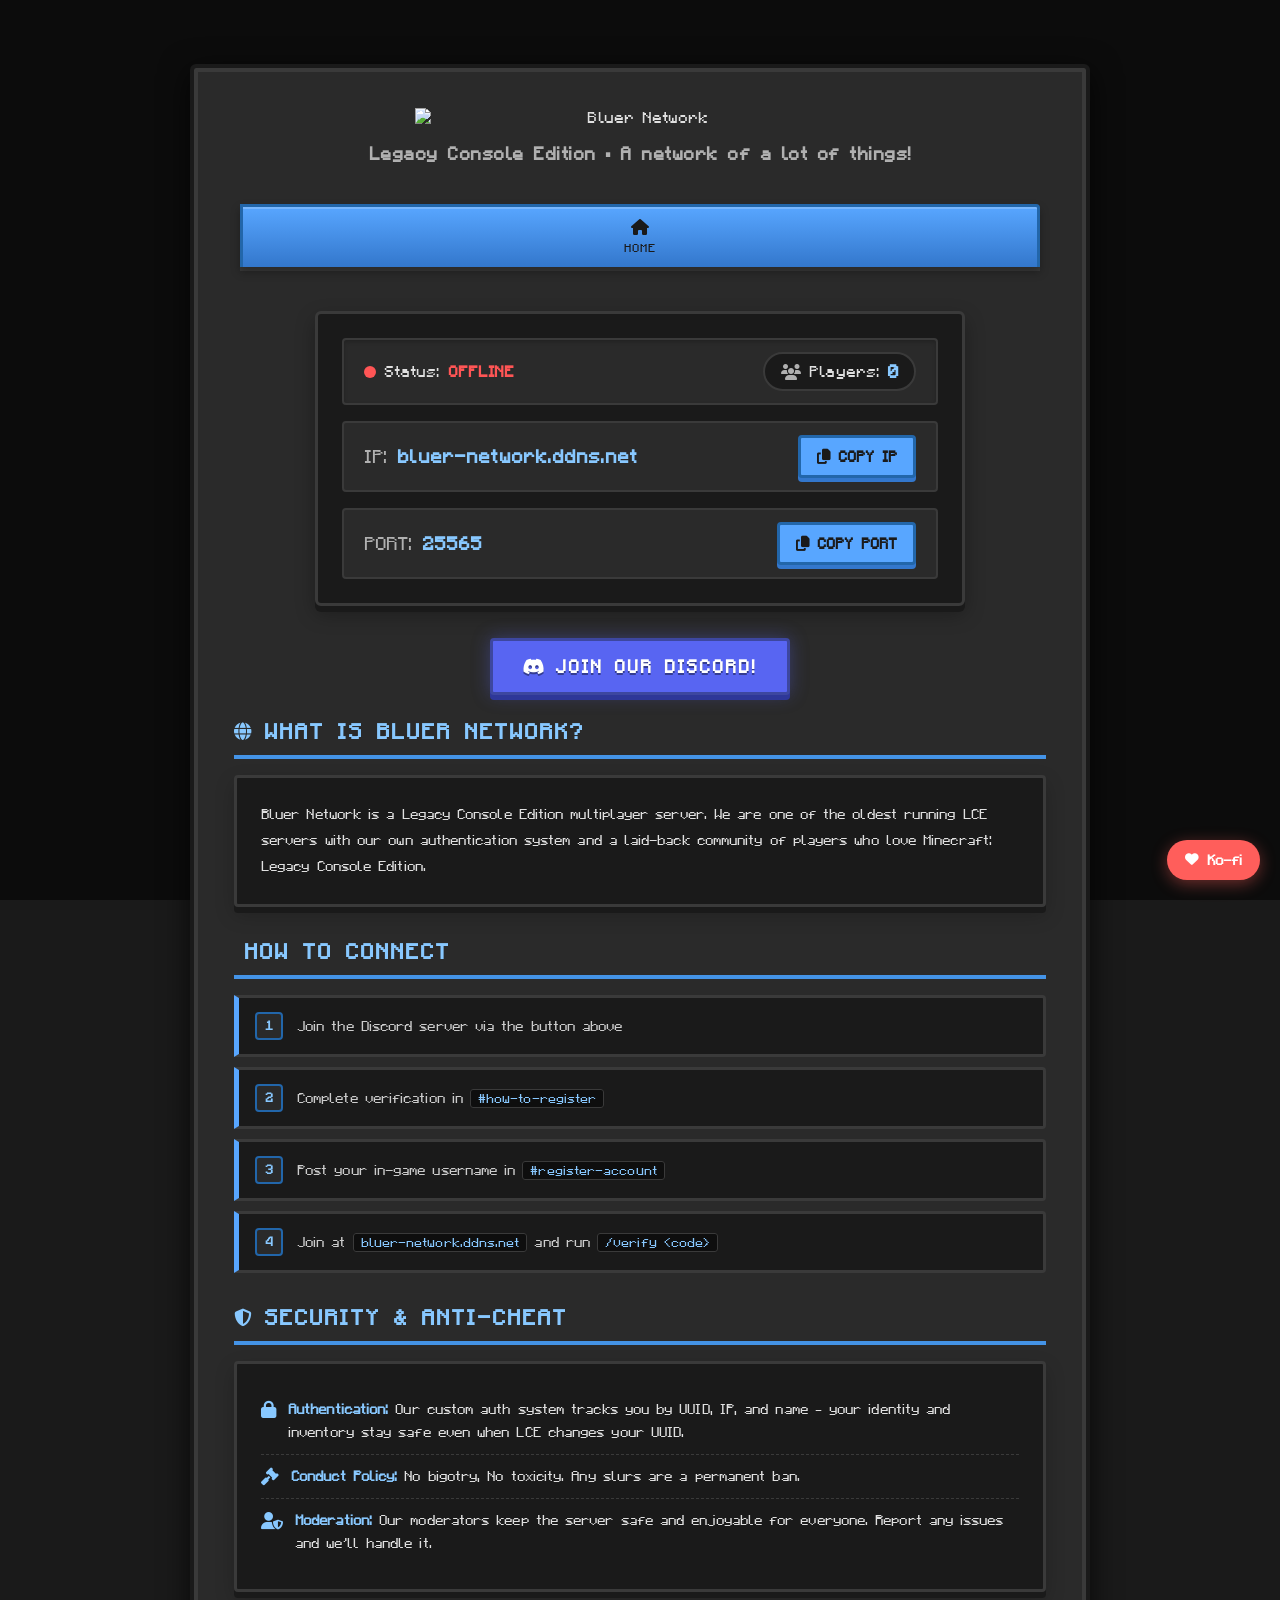
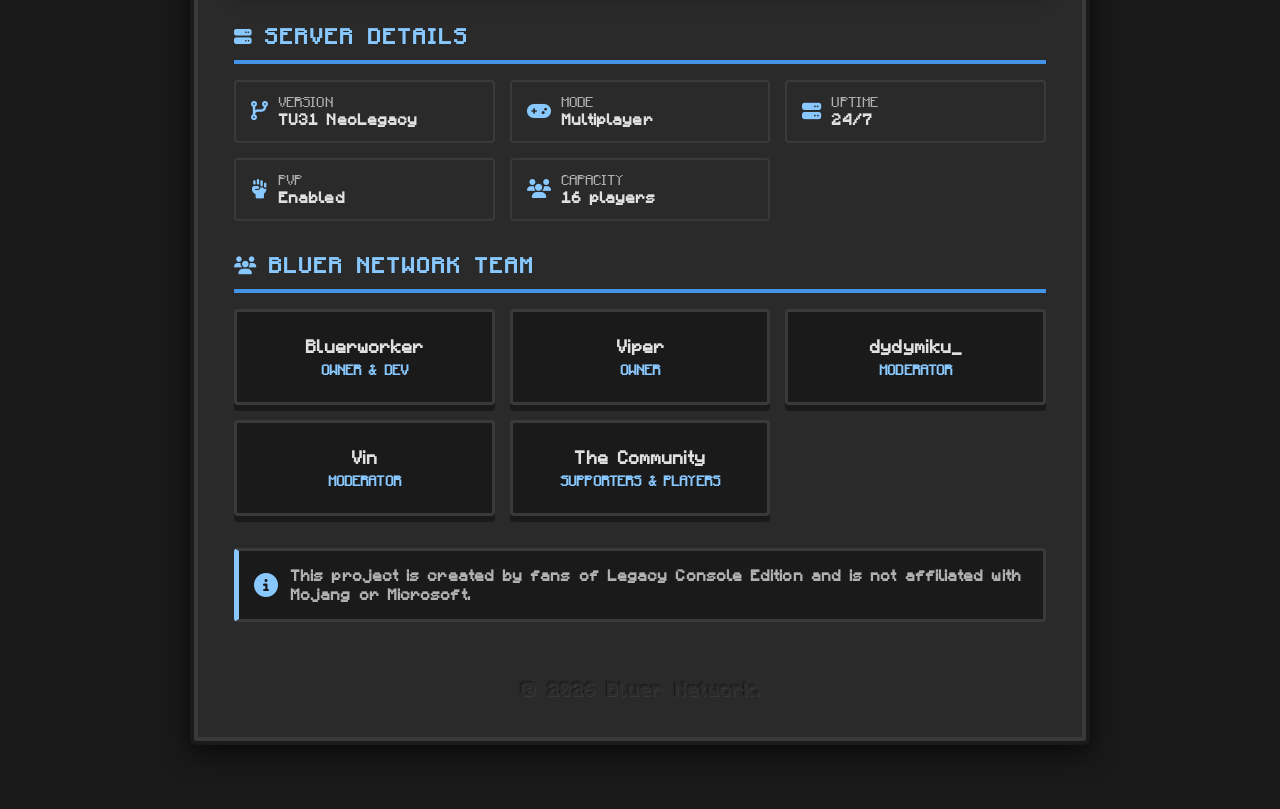
==== index.html @ 9c7c76de "Add files via upload" ====
<!DOCTYPE html>
<html lang="en">
<head>
  <meta charset="UTF-8" />
  <meta name="viewport" content="width=device-width, initial-scale=1.0, maximum-scale=1.0, user-scalable=no" />
  <title>Bluer Network</title>
  <link href="https://cdnjs.cloudflare.com/ajax/libs/font-awesome/6.7.2/css/all.min.css" rel="stylesheet" />
  <style>
    @font-face {
      font-family: 'Minecraft';
      src: url('assets/Minecraftia.ttf') format('truetype');
      font-weight: 400; font-style: normal;
    }

    :root {
      --bg-dark: #1a1a1a;
      --bg-panel: #2a2a2a;
      --border-color: #3a3a3a;
      --text-main: #e0e0e0;
      --text-muted: #b0b0b0;
      --accent: #58a6ff;
      --accent-hover: #4493e6;
      --accent-light: #88c8ff;
      --accent-dark: #3377cc;
      --accent-border: #2266aa;
      --success: #55ff55;
      --danger: #ff5555;
      --discord: #5865F2;
      --discord-hover: #4752c4;
      --discord-border: #3d47a0;
      --font-mc: 'Minecraft', 'Courier New', monospace;
    }

    *, *::before, *::after { margin: 0; padding: 0; box-sizing: border-box; }

    ::-webkit-scrollbar { width: 12px; }
    ::-webkit-scrollbar-track { background: var(--bg-dark); border-left: 2px solid var(--border-color); }
    ::-webkit-scrollbar-thumb { background: linear-gradient(180deg, var(--accent) 0%, var(--accent-dark) 100%); border: 2px solid var(--accent-border); }

    body {
      font-family: var(--font-mc);
      min-height: 100vh;
      display: flex; justify-content: center; align-items: flex-start;
      padding: 4rem 1rem;
      background: var(--bg-dark);
      color: var(--text-main);
      -webkit-font-smoothing: none;
      letter-spacing: 0.005em;
    }

    body::before {
      content: ''; position: fixed; inset: 0;
      background: rgba(0,0,0,0.55);
      pointer-events: none; z-index: 0;
    }

    .container, .tab-content, .section, h1, h2, h3, h4, .nav-tab, img {
      image-rendering: pixelated;
    }

    .container {
      background: var(--bg-panel);
      border: 4px solid var(--bg-dark);
      box-shadow: 0 8px 30px rgba(0,0,0,0.7), inset 0 0 0 4px var(--border-color);
      border-radius: 6px;
      width: 100%; max-width: 900px; margin: 0 auto;
      padding: 2.5rem; position: relative; z-index: 1;
      display: flex; flex-direction: column; gap: 1.5rem;
    }

    /* ── Header ── */
    .header-banner {
      display: flex; flex-direction: column; align-items: center;
      text-align: center; gap: 1rem; margin-bottom: 1rem;
    }
    .header-banner h1 {
      font-size: clamp(28px, 6vw, 42px); color: var(--accent-light);
      text-shadow: 3px 3px 0 var(--bg-dark), 0 0 12px rgba(85,255,181,0.3);
      letter-spacing: 3px;
    }
    .subtitle { color: var(--text-muted); font-size: 1.1rem; font-weight: 600; letter-spacing: 0.5px; }

    /* ── Load Bar ── */
    .page-load-bar {
      position: fixed; top: 0; left: 0; width: 0; height: 4px;
      background: linear-gradient(90deg, var(--accent-border), var(--accent), var(--accent-light));
      z-index: 99999; box-shadow: 0 0 8px var(--accent); transition: width 0.3s;
    }

    /* ── Tabs ── */
    .nav-tabs-wrapper { width: 100%; max-width: 800px; margin: 0 auto 1rem; }
    .nav-tabs { display: flex; width: 100%; border-bottom: 4px solid var(--border-color); }
    .nav-tab {
      flex: 1; display: flex; flex-direction: column; align-items: center;
      justify-content: center; gap: 6px; padding: 12px 8px;
      background: var(--bg-dark); color: var(--text-main);
      border: 3px solid var(--border-color); border-bottom: none; border-right: none;
      cursor: pointer; font-family: var(--font-mc); font-size: 12px;
      text-transform: uppercase; letter-spacing: 1px; transition: all 0.2s;
      box-shadow: inset 0 -3px 0 rgba(0,0,0,0.2);
    }
    .nav-tab:first-child { border-radius: 4px 0 0 0; border-left: 3px solid var(--border-color); }
    .nav-tab:last-child { border-radius: 0 4px 0 0; border-right: 3px solid var(--border-color); }
    .nav-tab:hover { background: var(--bg-panel); }
    .nav-tab.active {
      background: linear-gradient(180deg, var(--accent) 0%, var(--accent-dark) 100%);
      color: var(--bg-dark); border-color: var(--accent-border);
      box-shadow: inset 0 2px 0 rgba(255,255,255,0.2), 0 5px 10px rgba(0,0,0,0.3);
    }
    .nav-tab i { font-size: 16px; }
    .tab-content { display: none; animation: fadeIn 0.3s ease-in; }
    .tab-content.active { display: block; }
    @keyframes fadeIn { from { opacity: 0; transform: translateY(10px); } to { opacity: 1; transform: translateY(0); } }

    /* ── Server IP Box ── */
    .server-ip-box {
      background: var(--bg-dark); border: 3px solid var(--border-color);
      border-radius: 6px; padding: 1.5rem; margin: 0 auto 2rem;
      max-width: 650px; width: 100%;
      display: flex; flex-direction: column; gap: 1rem;
      box-shadow: 0 6px 0 var(--bg-dark), 0 8px 20px rgba(0,0,0,0.3);
    }
    .server-status-banner {
      background: var(--bg-panel); border: 2px solid var(--border-color);
      padding: 12px 20px; border-radius: 4px;
      display: flex; justify-content: space-between; align-items: center;
      box-shadow: inset 0 2px 4px rgba(0,0,0,0.2);
    }
    .status-group { display: flex; align-items: center; gap: 8px; }
    .status-dot { width: 12px; height: 12px; border-radius: 50%; }
    .status-dot.online { background: var(--success); animation: pulse-green 2s infinite; }
    .status-dot.offline { background: var(--danger); animation: pulse-red 2s infinite; }
    @keyframes pulse-green { 0% { box-shadow: 0 0 0 0 rgba(85,255,85,0.7); } 70% { box-shadow: 0 0 0 10px rgba(85,255,85,0); } 100% { box-shadow: 0 0 0 0 rgba(85,255,85,0); } }
    @keyframes pulse-red { 0% { box-shadow: 0 0 0 0 rgba(255,85,85,0.7); } 70% { box-shadow: 0 0 0 10px rgba(255,85,85,0); } 100% { box-shadow: 0 0 0 0 rgba(255,85,85,0); } }
    .status-text-offline { color: var(--danger); text-transform: uppercase; font-weight: bold; }
    .status-text-online { color: var(--success); text-transform: uppercase; font-weight: bold; }
    .player-count-pill {
      display: flex; align-items: center; gap: 8px;
      background: var(--bg-dark); padding: 6px 16px; border-radius: 20px;
      border: 2px solid var(--border-color);
    }
    .player-count-value { color: var(--accent-light); font-size: 1.2rem; font-weight: bold; }
    .icon-muted { color: var(--text-muted); }

    .ip-info-row {
      display: flex; align-items: center; justify-content: space-between;
      background: var(--bg-panel); padding: 12px 20px; border-radius: 4px;
      border: 2px solid var(--border-color); gap: 15px;
    }
    .ip-line { font-size: 1.2rem; display: flex; align-items: center; gap: 10px; flex-wrap: wrap; }
    .ip-line .label { color: var(--text-muted); text-transform: uppercase; }
    .ip-line .value { color: var(--accent-light); font-weight: bold; letter-spacing: 1px; }

    /* ── Buttons ── */
    .btn {
      display: inline-flex; align-items: center; justify-content: center; gap: 8px;
      padding: 10px 16px; font-family: var(--font-mc); font-size: 0.95rem;
      cursor: pointer; text-transform: uppercase; border-radius: 4px;
      transition: all 0.15s; text-decoration: none; border: 3px solid transparent; font-weight: bold;
    }
    .btn-copy {
      background: var(--accent); color: var(--bg-dark); border-color: var(--accent-border);
      box-shadow: 0 4px 0 var(--accent-dark); flex-shrink: 0;
    }
    .btn-copy:hover { background: var(--accent-hover); transform: translateY(-2px); box-shadow: 0 6px 0 var(--accent-dark); }
    .btn-copy:active { transform: translateY(2px); box-shadow: 0 2px 0 var(--accent-dark); }
    .btn-discord {
      background: var(--discord); color: white; border-color: var(--discord-border);
      padding: 15px 30px; font-size: 1.1rem;
      box-shadow: 0 5px 0 #2e3799, 0 0 18px rgba(88,101,242,0.35);
      letter-spacing: 2px; text-shadow: 0 2px 0 rgba(0,0,0,0.4);
    }
    .btn-discord:hover { background: var(--discord-hover); transform: translateY(-2px); box-shadow: 0 7px 0 #3d47a0; text-decoration: none; }
    .btn-discord:active { transform: translateY(3px); box-shadow: 0 2px 0 #3d47a0; }

    .discord-banner { text-align: center; margin: 1rem 0 1.5rem; }

    /* ── Sections ── */
    .section { margin-bottom: 2rem; }
    .section-title {
      font-size: 1.4rem; color: var(--accent-light); font-weight: 800;
      margin-bottom: 1rem; padding-bottom: 10px; border-bottom: 4px solid var(--accent-hover);
      text-transform: uppercase; letter-spacing: 2px;
      display: flex; align-items: center; gap: 10px;
    }
    .section-title i { font-size: 1.1rem; }

    .info-card {
      background: var(--bg-dark); padding: 1.5rem; border-radius: 4px;
      border: 3px solid var(--border-color);
      box-shadow: 0 6px 0 var(--bg-dark), 0 8px 20px rgba(0,0,0,0.2);
      line-height: 1.8; font-size: 0.9rem;
    }

    /* ── Feature List ── */
    .feature-list { list-style: none; }
    .feature-list li {
      display: flex; align-items: flex-start; gap: 12px;
      padding: 10px 0; border-bottom: 1px dashed var(--border-color); line-height: 1.6;
    }
    .feature-list li:last-child { border-bottom: none; }
    .feature-list i { color: var(--accent-light); font-size: 1.1rem; margin-top: 3px; flex-shrink: 0; }
    .feature-list strong { color: var(--accent-light); }
    .feature-highlight {
      background: rgba(85,255,181,0.15); padding: 2px 6px; border-radius: 3px; font-weight: 700;
    }

    /* ── Server Details ── */
    .server-details-grid {
      display: grid; grid-template-columns: repeat(auto-fit, minmax(200px, 1fr)); gap: 15px;
    }
    .server-detail-item {
      display: flex; align-items: center; gap: 10px;
      padding: 12px 15px; background: var(--bg-panel);
      border: 2px solid var(--border-color); border-radius: 4px;
    }
    .server-detail-item i { color: var(--accent-light); font-size: 1.2rem; }
    .server-detail-item .detail-label { color: var(--text-muted); font-size: 0.85rem; text-transform: uppercase; }
    .server-detail-item .detail-value { color: var(--text-main); font-weight: 700; }

    /* ── Steps ── */
    .steps { display: flex; flex-direction: column; gap: 10px; }
    .step {
      display: flex; align-items: center; gap: 14px;
      padding: 14px 16px; background: var(--bg-dark);
      border: 3px solid var(--border-color); border-left: 5px solid var(--accent);
      border-radius: 0 4px 4px 0; font-size: 0.9rem; color: #ccc;
    }
    .step-num {
      width: 28px; height: 28px; border-radius: 4px;
      background: var(--bg-panel); border: 2px solid var(--accent-border);
      display: flex; align-items: center; justify-content: center;
      font-size: 0.8rem; font-weight: 700; color: var(--accent-light); flex-shrink: 0;
    }
    .mc-code {
      background: rgba(0,0,0,0.45); border: 1px solid var(--border-color);
      padding: 1px 7px; border-radius: 3px;
      font-family: var(--font-mc); font-size: 0.8rem; color: var(--accent-light);
    }

    /* ── Info Note ── */
    .info-note {
      display: flex; align-items: center; gap: 12px;
      padding: 15px; background: var(--bg-dark);
      border-left: 5px solid var(--accent-light);
      border-top: 3px solid var(--border-color);
      border-right: 3px solid var(--border-color);
      border-bottom: 3px solid var(--border-color);
      border-radius: 4px; margin-top: 1rem;
    }
    .info-note i { color: var(--accent-light); font-size: 1.5rem; }
    .info-note span { font-weight: 700; color: var(--text-muted); }

    /* ── Team ── */
    .authors {
      display: grid; grid-template-columns: repeat(auto-fit, minmax(200px, 1fr)); gap: 15px;
    }
    .author-card {
      background: var(--bg-dark); padding: 1.5rem; border-radius: 4px;
      text-align: center; border: 3px solid var(--border-color);
      box-shadow: 0 6px 0 var(--bg-dark); transition: transform 0.2s;
    }
    .author-card:hover { transform: translateY(-4px); box-shadow: 0 10px 0 var(--bg-dark); }
    .author-name { font-size: 1.1rem; font-weight: 700; margin-bottom: 5px; }
    .author-role { font-size: 0.9rem; color: var(--accent-light); font-weight: 600; text-transform: uppercase; }

    /* ── Partners ── */
    .partners {
      display: flex; gap: 12px; justify-content: center; align-items: center; flex-wrap: wrap;
    }
    .partner-pill {
      display: flex; align-items: center; gap: 8px;
      background: var(--bg-dark); padding: 10px 18px; border-radius: 20px;
      border: 3px solid var(--border-color); font-size: 0.9rem; font-weight: 600;
      color: var(--text-main); text-decoration: none; transition: all 0.2s;
    }
    .partner-pill:hover { border-color: var(--accent); text-decoration: none; color: var(--text-main); }
    .partner-pill i { font-size: 0.9rem; }

    /* ── Servers Tab ── */
    .server-card {
      display: flex; align-items: center; justify-content: space-between;
      background: var(--bg-dark); padding: 16px 20px; border-radius: 4px;
      border: 3px solid var(--border-color); margin-bottom: 12px;
      box-shadow: 0 4px 0 var(--bg-dark); transition: transform 0.2s;
    }
    .server-card:hover { transform: translateY(-2px); }
    .server-name { font-weight: 700; font-size: 1.1rem; }
    .server-ip { font-size: 0.85rem; color: var(--accent-light); margin-top: 3px; letter-spacing: 0.5px; }
    .server-status { font-size: 0.85rem; font-weight: 700; text-transform: uppercase; display: flex; align-items: center; gap: 8px; }
    .server-status .dot { width: 10px; height: 10px; border-radius: 50%; }

    /* ── Gallery ── */
    .gal-grid { display: grid; grid-template-columns: repeat(auto-fill, minmax(240px, 1fr)); gap: 20px; }
    .gal-card {
      background: var(--bg-dark); border: 3px solid var(--border-color); border-radius: 4px;
      overflow: hidden; cursor: pointer; transition: transform 0.2s;
    }
    .gal-card:hover { transform: translateY(-4px); }
    .gal-img { width: 100%; height: 180px; border-bottom: 3px solid var(--border-color); }
    .gal-cap { padding: 15px; }
    .gal-cap h3 { color: var(--accent-light); margin-bottom: 5px; font-size: 1.05rem; }
    .gal-cap p { font-size: 0.85rem; color: var(--text-main); }

    /* ── Lightbox ── */
    .lightbox {
      display: none; position: fixed; inset: 0;
      background: rgba(0,0,0,0.9); z-index: 99999;
      flex-direction: column; justify-content: center; align-items: center;
    }
    .lightbox.active { display: flex; }
    .lb-wrapper { position: relative; width: 100%; height: 100%; padding: 40px 60px; display: flex; flex-direction: column; align-items: center; justify-content: center; }
    .lb-img { max-width: 100%; max-height: 70vh; border: 4px solid var(--border-color); box-shadow: 0 0 30px rgba(85,255,181,0.2); border-radius: 4px; background: var(--bg-dark); }
    .lb-caption {
      margin-top: 15px; background: var(--bg-dark); border: 2px solid var(--border-color);
      border-radius: 6px; padding: 15px 20px; max-width: 800px; width: 100%; text-align: center;
    }
    .lb-caption h3 { color: var(--accent-light); margin-bottom: 5px; }
    .lb-counter {
      position: absolute; top: 20px; left: 20px; color: var(--text-muted); font-weight: bold;
      background: rgba(0,0,0,0.5); padding: 5px 12px; border-radius: 20px; border: 2px solid var(--border-color);
    }
    .lb-close {
      position: absolute; top: 15px; right: 25px; color: var(--text-muted);
      font-size: 45px; cursor: pointer; transition: color 0.2s, transform 0.2s;
    }
    .lb-close:hover { color: var(--danger); transform: scale(1.1); }
    .lb-nav {
      position: absolute; top: 50%; transform: translateY(-50%);
      color: var(--text-muted); font-size: 50px; cursor: pointer;
      padding: 20px; background: rgba(0,0,0,0.3); border-radius: 8px;
      transition: all 0.2s; border: none;
    }
    .lb-nav:hover { color: var(--accent); background: rgba(0,0,0,0.6); transform: translateY(-50%) scale(1.1); }
    .lb-prev { left: 15px; }
    .lb-next { right: 15px; }

    /* ── Ko-fi Float ── */
    .kofi-float {
      position: fixed; bottom: 20px; right: 20px; z-index: 200;
      display: flex; align-items: center; gap: 8px;
      background: #ff5e5b; color: #fff; padding: 12px 18px; border-radius: 24px;
      font-weight: 700; font-size: 0.85rem; cursor: pointer; font-family: var(--font-mc);
      box-shadow: 0 4px 16px rgba(255,94,91,0.4);
      transition: transform 0.2s; text-decoration: none; color: #fff;
    }
    .kofi-float:hover { transform: translateY(-2px); text-decoration: none; color: #fff; }

    /* ── Footer ── */
    footer { text-align: center; margin-top: 2rem; }
    footer span {
      font-size: 1.2rem; font-weight: 700; letter-spacing: 1px;
      color: var(--bg-panel);
      text-shadow: 1px 1px 1px var(--border-color), -1px -1px 1px var(--bg-dark), 0 0 1px rgba(0,0,0,0.5);
    }

    @media (max-width: 768px) {
      body { padding: 1rem 0.5rem; }
      .container { padding: 1.5rem; border-width: 3px; border-radius: 0; box-shadow: none; }
      .server-status-banner { flex-direction: column; gap: 12px; }
      .ip-info-row { flex-direction: column; text-align: center; gap: 12px; }
      .btn-copy { width: 100%; }
      .nav-tab { padding: 10px 4px; font-size: 10px; }
      .section-title { font-size: 1.2rem; }
      .btn-discord { width: 100%; font-size: 1rem; padding: 12px 20px; }
      .authors { grid-template-columns: 1fr; }
      .gal-grid { grid-template-columns: 1fr; }
      .lb-wrapper { padding: 60px 10px 20px; }
      .lb-nav { font-size: 35px; padding: 15px 10px; background: transparent; }
      .lb-prev { left: 0; } .lb-next { right: 0; }
    }
  </style>
</head>
<body>

  <div class="page-load-bar" id="load-bar"></div>

  <div class="container">

    <div class="header-banner">
      <img src="assets/banner.png" alt="Bluer Network" style="max-width:100%;width:450px;height:auto;" />
      <h1 style="display:none">Bluer Network</h1>
      <p class="subtitle">Legacy Console Edition &bull; A network of a lot of things!</p>
    </div>

    <div class="nav-tabs-wrapper">
      <div class="nav-tabs">
        <button class="nav-tab active" onclick="switchTab('home')">
          <i class="fas fa-home"></i><span>Home</span>
        </button>
      </div>
    </div>

    <!-- HOME TAB -->
    <div id="home-tab" class="tab-content active">

      <div class="server-ip-box">
        <div class="server-status-banner">
          <div class="status-group">
            <span class="status-dot online" id="s-dot"></span>
            <span>Status:</span>
            <span class="status-text-online" id="s-text">Online</span>
          </div>
          <div class="player-count-pill">
            <i class="fas fa-users icon-muted"></i>
            <span>Players:</span>
            <span class="player-count-value" id="s-count">-</span>
          </div>
        </div>
        <div class="ip-info-row">
          <div class="ip-line">
            <span class="label">IP:</span>
            <span class="value">bluer-network.ddns.net</span>
          </div>
          <button class="btn btn-copy" onclick="copyText('bluer-network.ddns.net', this)">
            <i class="fas fa-copy"></i> Copy IP
          </button>
        </div>
        <div class="ip-info-row">
          <div class="ip-line">
            <span class="label">Port:</span>
            <span class="value">25565</span>
          </div>
          <button class="btn btn-copy" onclick="copyText('25565', this)">
            <i class="fas fa-copy"></i> Copy Port
          </button>
        </div>
      </div>

      <div class="discord-banner">
        <a href="https://discord.gg/x4BuDfpgsE" target="_blank" class="btn btn-discord">
          <i class="fab fa-discord"></i>
          <span>Join our Discord!</span>
        </a>
      </div>

      <div class="section">
        <h2 class="section-title"><i class="fas fa-globe"></i> What is Bluer Network?</h2>
        <div class="info-card">
          <p>Bluer Network is a Legacy Console Edition multiplayer server. We are one of the oldest running LCE servers with our own authentication system and a laid-back community of players who love Minecraft: Legacy Console Edition.</p>
        </div>
      </div>

      <div class="section">
        <h2 class="section-title"><i classfas fa-play-circle"></i> How to Connect</h2>
        <div class="steps">
          <div class="step"><span class="step-num">1</span><span>Join the Discord server via the button above</span></div>
          <div class="step"><span class="step-num">2</span><span>Complete verification in <span class="mc-code">#how-to-register</span></span></div>
          <div class="step"><span class="step-num">3</span><span>Post your in-game username in <span class="mc-code">#register-account</span></span></div>
          <div class="step"><span class="step-num">4</span><span>Join at <span class="mc-code">bluer-network.ddns.net</span> and run <span class="mc-code">/verify &lt;code&gt;</span></span></div>
        </div>
      </div>

      <div class="section">
        <h2 class="section-title"><i class="fas fa-shield-alt"></i> Security & Anti-Cheat</h2>
        <div class="info-card">
          <ul class="feature-list">
            <li>
              <i class="fas fa-lock"></i>
              <span><strong>Authentication:</strong> Our custom auth system tracks you by UUID, IP, and name — your identity and inventory stay safe even when LCE changes your UUID.</span>
            </li>
            <li>
              <i class="fas fa-gavel"></i>
              <span><strong>Conduct Policy:</strong> No bigotry, No toxicity. Any slurs are a permanent ban.</span>
            </li>
            <li>
              <i class="fas fa-user-shield"></i>
              <span><strong>Moderation:</strong> Our moderators keep the server safe and enjoyable for everyone. Report any issues and we'll handle it.</span>
            </li>
          </ul>
        </div>
      </div>

      <div class="section">
        <h2 class="section-title"><i class="fas fa-server"></i> Server Details</h2>
        <div class="server-details-grid">
          <div class="server-detail-item">
            <i class="fas fa-code-branch"></i>
            <div>
              <div class="detail-label">Version</div>
              <div class="detail-value">TU31 NeoLegacy</div>
            </div>
          </div>
          <div class="server-detail-item">
            <i class="fas fa-gamepad"></i>
            <div>
              <div class="detail-label">Mode</div>
              <div class="detail-value">Multiplayer</div>
            </div>
          </div>
          <div class="server-detail-item">
            <i class="fas fa-server"></i>
            <div>
              <div class="detail-label">Uptime</div>
              <div class="detail-value">24/7</div>
            </div>
          </div>
          <div class="server-detail-item">
            <i class="fas fa-fist-raised"></i>
            <div>
              <div class="detail-label">PvP</div>
              <div class="detail-value">Enabled</div>
            </div>
          </div>
          <div class="server-detail-item">
            <i class="fas fa-users"></i>
            <div>
              <div class="detail-label">Capacity</div>
              <div class="detail-value">16 players</div>
            </div>
          </div>
        </div>
      </div>

      <div class="section">
        <h2 class="section-title"><i class="fas fa-users"></i> Bluer Network Team</h2>
        <div class="authors">
          <div class="author-card">
            <div class="author-name">Bluerworker</div>
            <div class="author-role">Owner & Dev</div>
          </div>
          <div class="author-card">
            <div class="author-name">Viper</div>
            <div class="author-role">Owner</div>
          </div>
          <div class="author-card">
            <div class="author-name">dydymiku_</div>
            <div class="author-role">Moderator</div>
          </div>
          <div class="author-card">
            <div class="author-name">Vin</div>
            <div class="author-role">Moderator</div>
          </div>
          <div class="author-card">
            <div class="author-name">The Community</div>
            <div class="author-role">Supporters & Players</div>
          </div>
        </div>
      </div>



      <div class="info-note">
        <i class="fas fa-info-circle"></i>
        <span>This project is created by fans of Legacy Console Edition and is not affiliated with Mojang or Microsoft.</span>
      </div>
    </div>

    <footer>
      <span>© 2026 Bluer Network.</span>
    </footer>
  </div>

  <a href="https://ko-fi.com/bluerworker" target="_blank" class="kofi-float">
    <i class="fas fa-heart"></i> Ko-fi
  </a>

  <script>
    // Load bar
    const bar = document.getElementById('load-bar');
    let w = 0;
    const iv = setInterval(() => {
      w += Math.random() * 15;
      if (w > 85) w = 85;
      bar.style.width = w + '%';
    }, 200);
    window.addEventListener('load', () => {
      clearInterval(iv);
      bar.style.width = '100%';
      setTimeout(() => { bar.style.opacity = '0'; }, 300);
      setTimeout(() => { bar.style.display = 'none'; }, 600);
    });

    // Tabs
    function switchTab(name) {
      document.querySelectorAll('.tab-content').forEach(t => t.classList.remove('active'));
      document.querySelectorAll('.nav-tab').forEach(t => t.classList.remove('active'));
      document.getElementById(name + '-tab').classList.add('active');
      event.target.closest('.nav-tab').classList.add('active');
    }

    // Copy
    function copyText(text, btn) {
      navigator.clipboard.writeText(text).then(() => {
        const orig = btn.innerHTML;
        btn.innerHTML = '<i class="fas fa-check"></i> Copied!';
        setTimeout(() => { btn.innerHTML = orig; }, 2000);
      }).catch(() => {
        const inp = document.createElement('input');
        inp.value = text;
        document.body.appendChild(inp);
        inp.select();
        document.execCommand('copy');
        document.body.removeChild(inp);
        btn.innerHTML = '<i class="fas fa-check"></i> Copied!';
        setTimeout(() => { btn.innerHTML = orig; }, 2000);
      });
    }

    // Status
    async function fetchStatus() {
      try {
        const res = await fetch('/api/players');
        const data = await res.json();
        const now = Math.floor(Date.now() / 1000);
        if (!data.time || (now - data.time) < 30) {
          document.getElementById('s-dot').className = 'status-dot online';
          document.getElementById('s-text').textContent = 'Online';
          document.getElementById('s-text').className = 'status-text-online';
          document.getElementById('s-count').textContent = data.count ?? 0;
        } else { throw new Error(); }
      } catch {
        document.getElementById('s-dot').className = 'status-dot offline';
        document.getElementById('s-text').textContent = 'Offline';
        document.getElementById('s-text').className = 'status-text-offline';
        document.getElementById('s-count').textContent = '0';
      }
    }
    fetchStatus();
    setInterval(fetchStatus, 15000);

  </script>

</body>
</html>
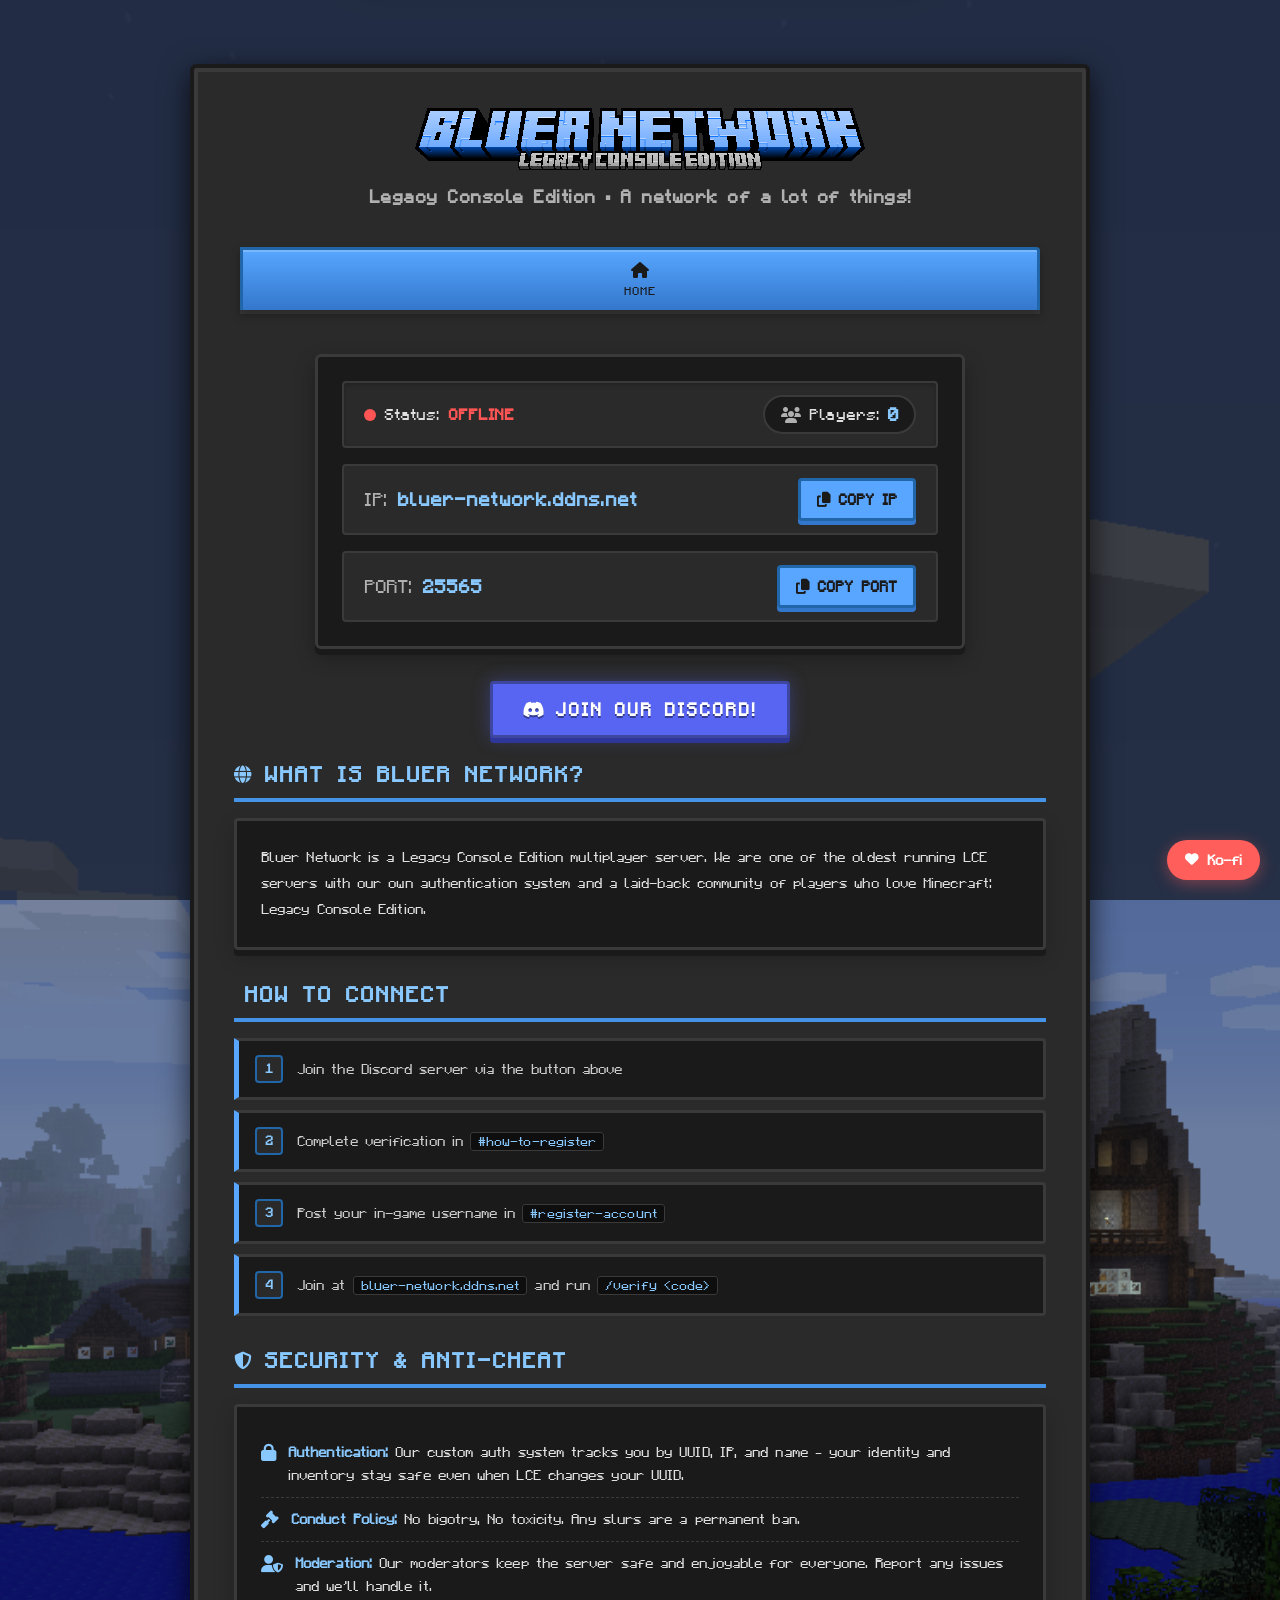
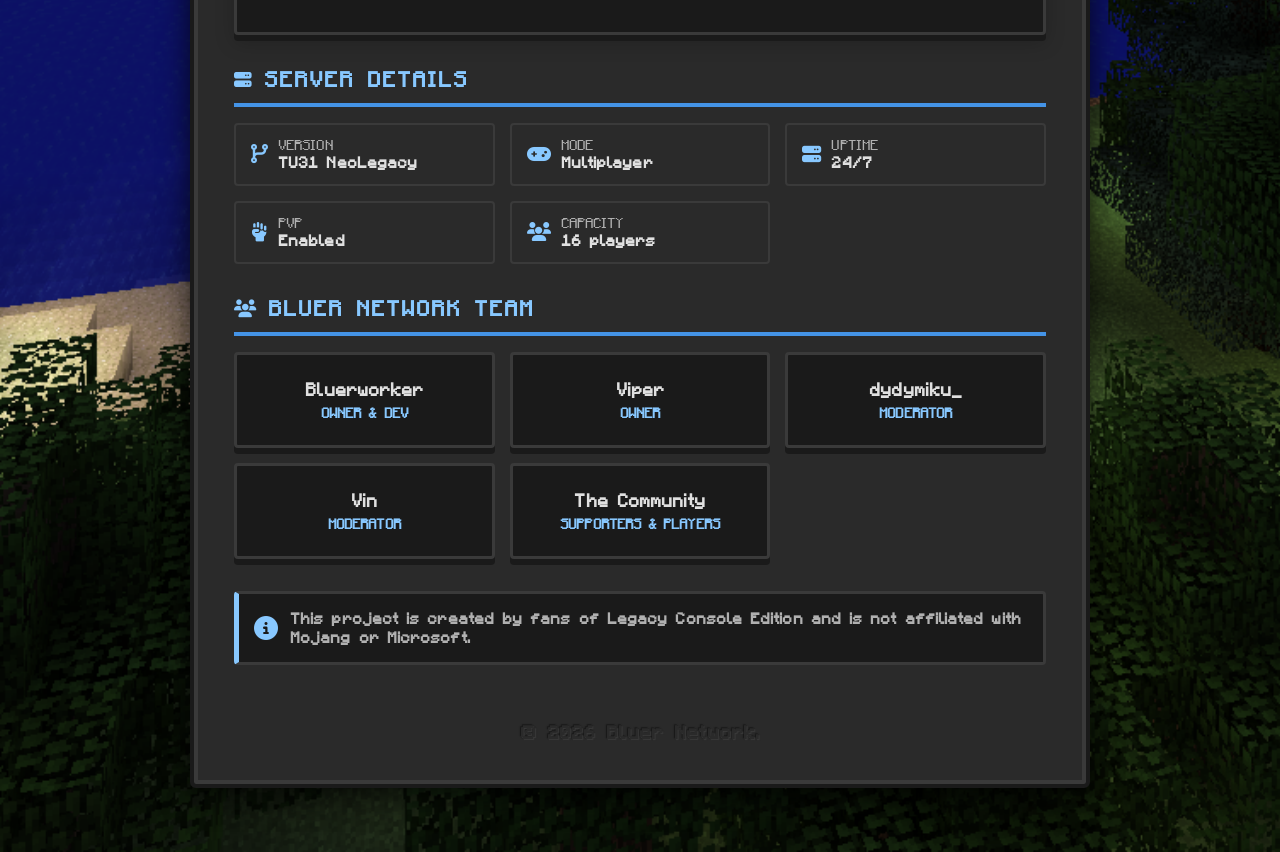
==== commit 9f61712d: "Add files via upload" ====
--- a/index.html
+++ b/index.html
@@ -42,7 +42,7 @@
       min-height: 100vh;
       display: flex; justify-content: center; align-items: flex-start;
       padding: 4rem 1rem;
-      background: var(--bg-dark);
+      background: url('assets/oldpage/background.png') center center / cover no-repeat var(--bg-dark);
       color: var(--text-main);
       -webkit-font-smoothing: none;
       letter-spacing: 0.005em;
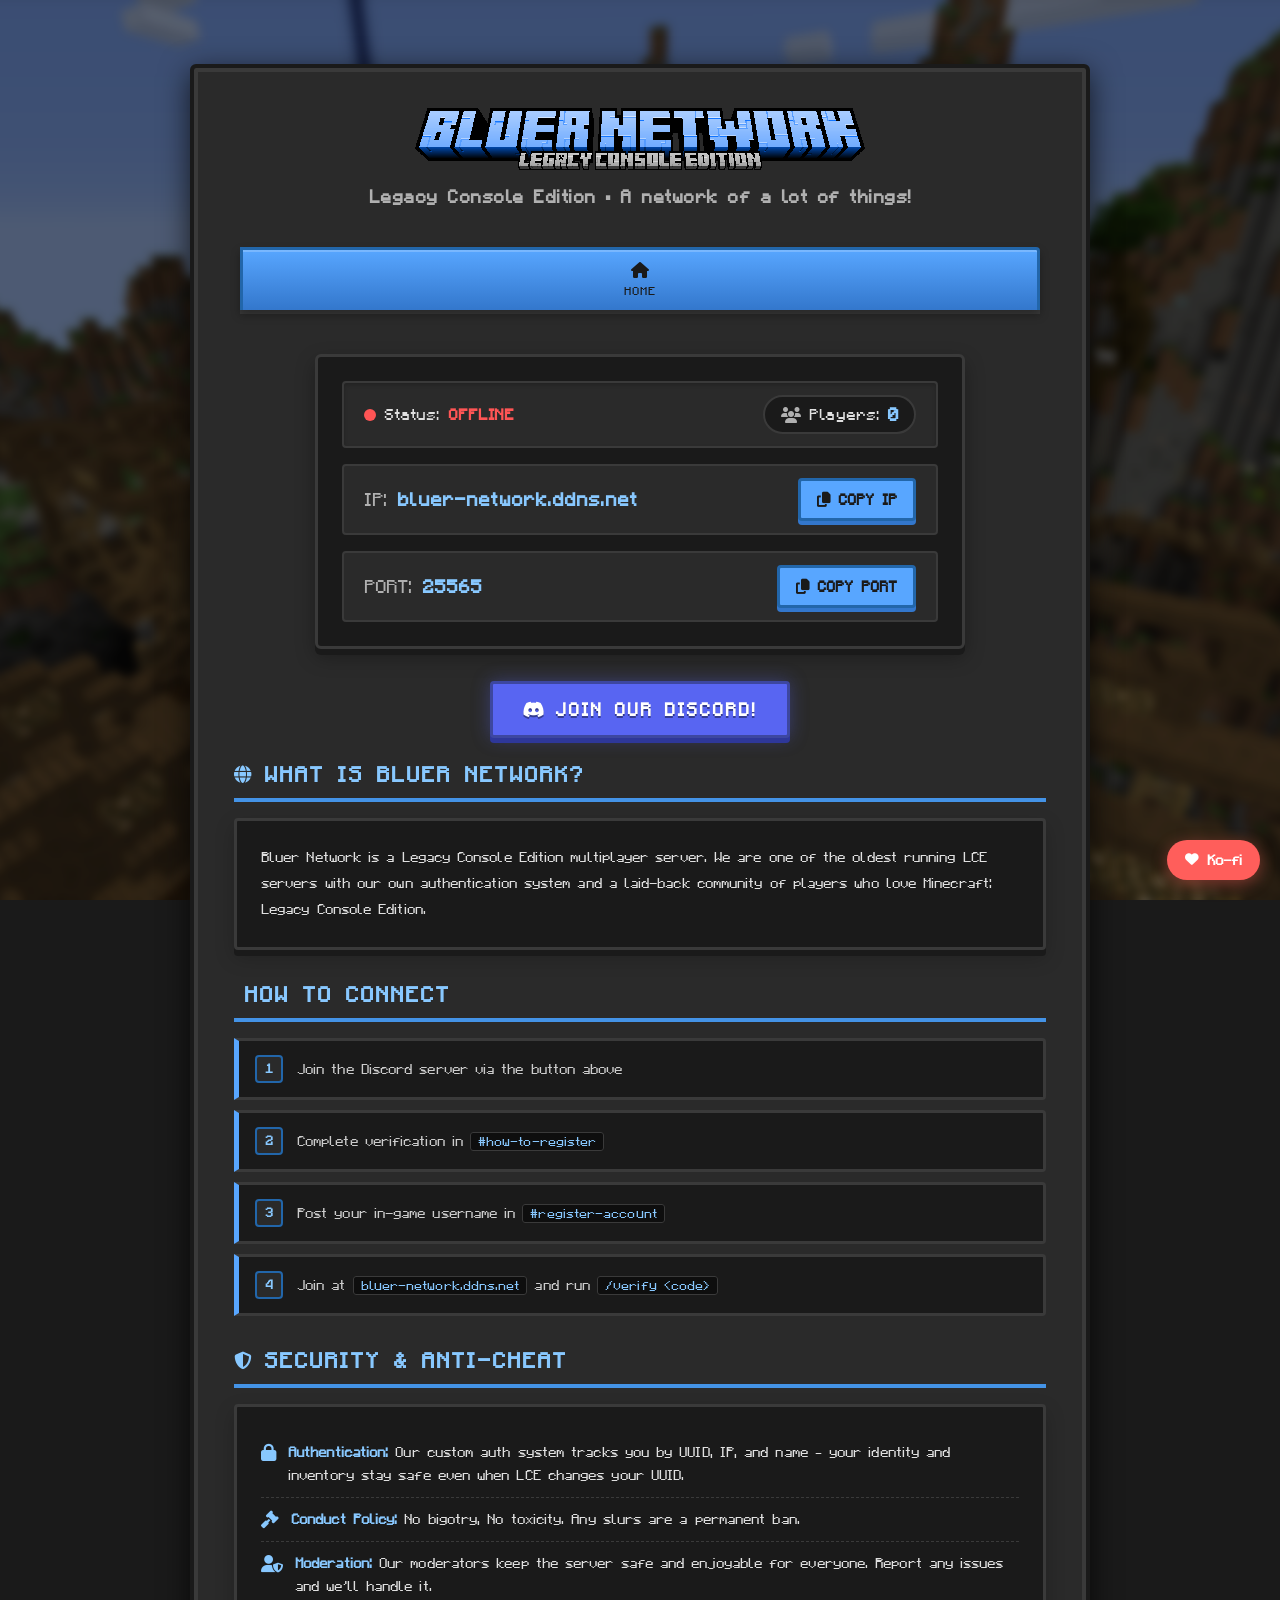
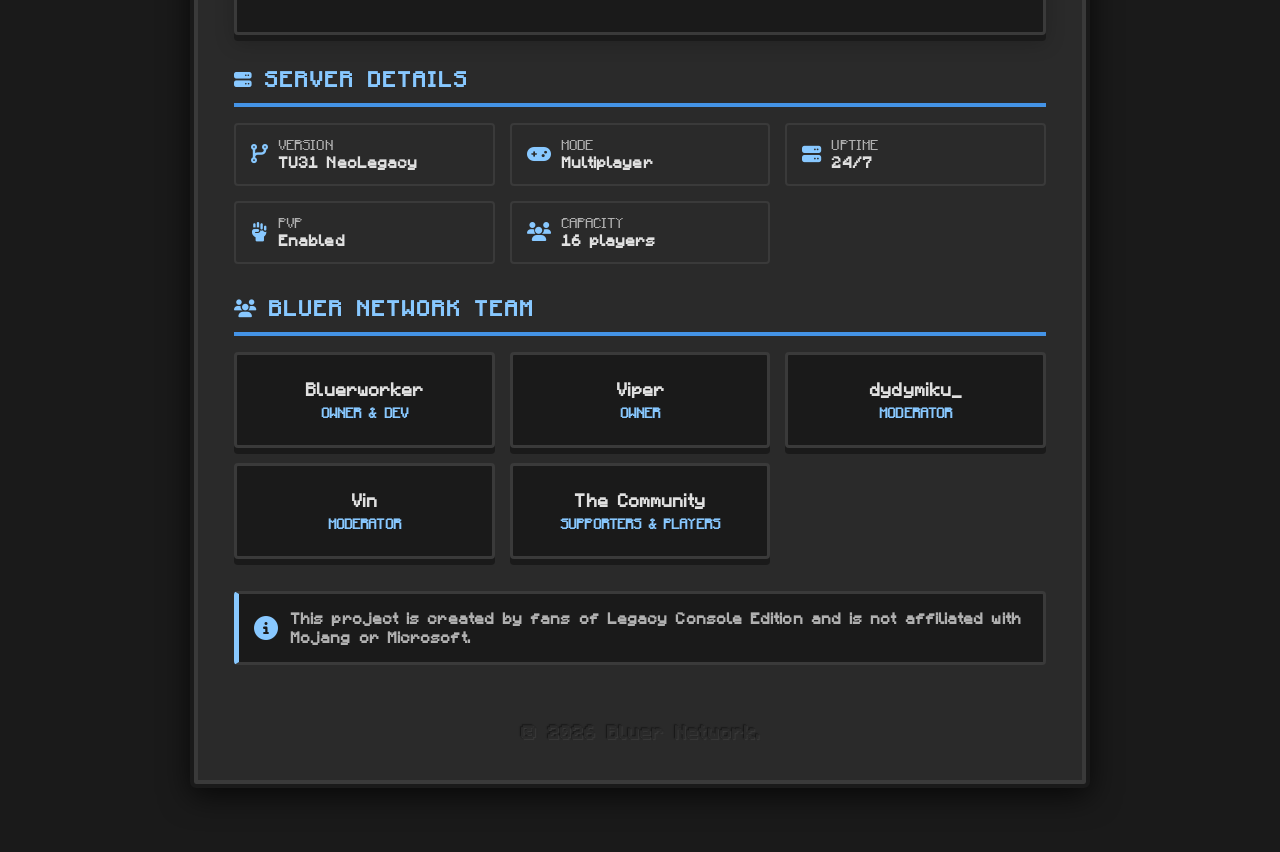
==== commit 1d11b1b3: "Add files via upload" ====
--- a/index.html
+++ b/index.html
@@ -42,7 +42,7 @@
       min-height: 100vh;
       display: flex; justify-content: center; align-items: flex-start;
       padding: 4rem 1rem;
-      background: url('assets/oldpage/background.png') center center / cover no-repeat var(--bg-dark);
+      background: url('assets/oldpage/background.png') center center / cover fixed no-repeat var(--bg-dark);
       color: var(--text-main);
       -webkit-font-smoothing: none;
       letter-spacing: 0.005em;
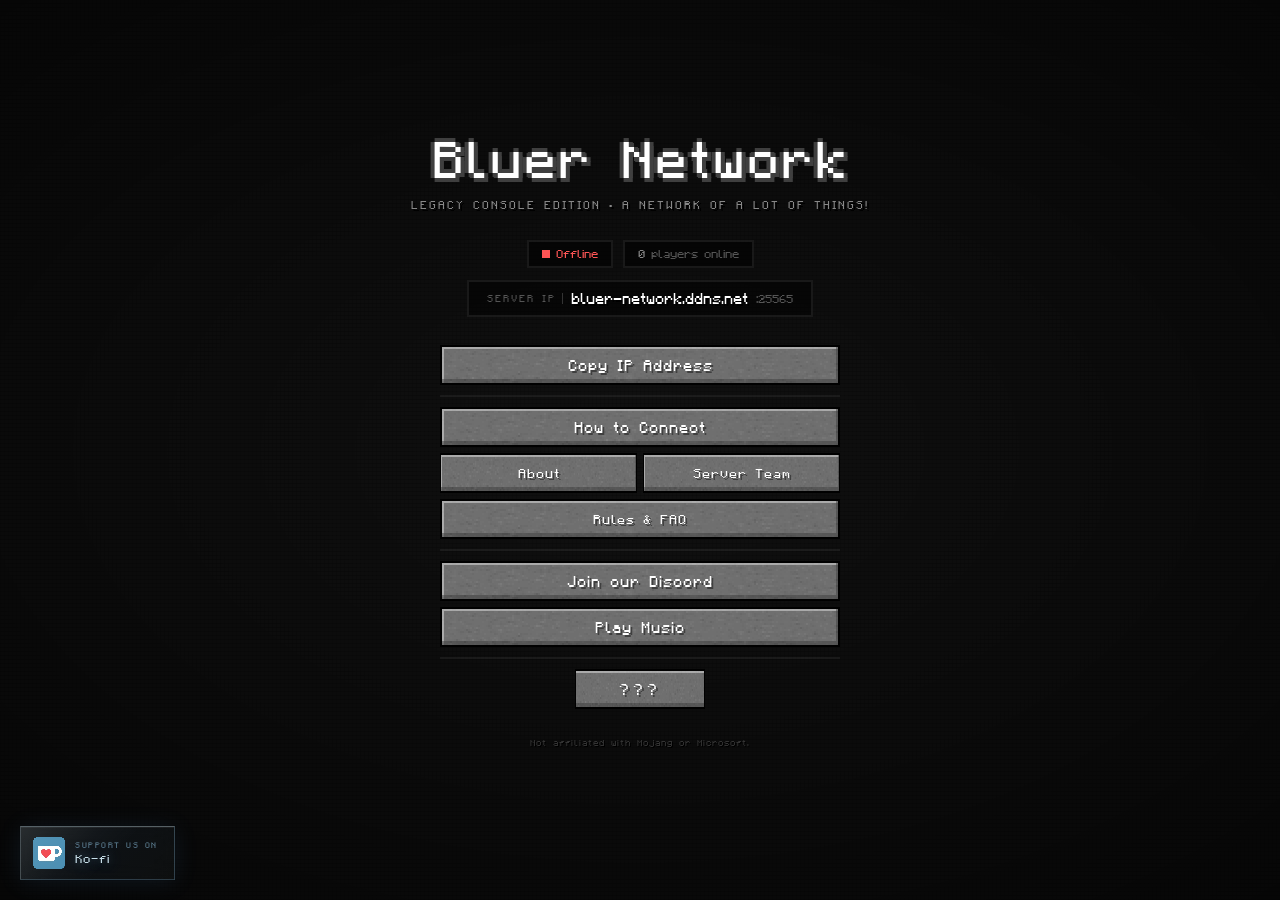
==== commit 53762524: "Add files via upload" ====
--- a/index.html
+++ b/index.html
@@ -3,623 +3,84 @@
 <head>
   <meta charset="UTF-8" />
   <meta name="viewport" content="width=device-width, initial-scale=1.0, maximum-scale=1.0, user-scalable=no" />
-  <title>Bluer Network</title>
-  <link href="https://cdnjs.cloudflare.com/ajax/libs/font-awesome/6.7.2/css/all.min.css" rel="stylesheet" />
-  <style>
-    @font-face {
-      font-family: 'Minecraft';
-      src: url('assets/Minecraftia.ttf') format('truetype');
-      font-weight: 400; font-style: normal;
-    }
-
-    :root {
-      --bg-dark: #1a1a1a;
-      --bg-panel: #2a2a2a;
-      --border-color: #3a3a3a;
-      --text-main: #e0e0e0;
-      --text-muted: #b0b0b0;
-      --accent: #58a6ff;
-      --accent-hover: #4493e6;
-      --accent-light: #88c8ff;
-      --accent-dark: #3377cc;
-      --accent-border: #2266aa;
-      --success: #55ff55;
-      --danger: #ff5555;
-      --discord: #5865F2;
-      --discord-hover: #4752c4;
-      --discord-border: #3d47a0;
-      --font-mc: 'Minecraft', 'Courier New', monospace;
-    }
-
-    *, *::before, *::after { margin: 0; padding: 0; box-sizing: border-box; }
-
-    ::-webkit-scrollbar { width: 12px; }
-    ::-webkit-scrollbar-track { background: var(--bg-dark); border-left: 2px solid var(--border-color); }
-    ::-webkit-scrollbar-thumb { background: linear-gradient(180deg, var(--accent) 0%, var(--accent-dark) 100%); border: 2px solid var(--accent-border); }
-
-    body {
-      font-family: var(--font-mc);
-      min-height: 100vh;
-      display: flex; justify-content: center; align-items: flex-start;
-      padding: 4rem 1rem;
-      background: url('assets/oldpage/background.png') center center / cover fixed no-repeat var(--bg-dark);
-      color: var(--text-main);
-      -webkit-font-smoothing: none;
-      letter-spacing: 0.005em;
-    }
-
-    body::before {
-      content: ''; position: fixed; inset: 0;
-      background: rgba(0,0,0,0.55);
-      pointer-events: none; z-index: 0;
-    }
-
-    .container, .tab-content, .section, h1, h2, h3, h4, .nav-tab, img {
-      image-rendering: pixelated;
-    }
-
-    .container {
-      background: var(--bg-panel);
-      border: 4px solid var(--bg-dark);
-      box-shadow: 0 8px 30px rgba(0,0,0,0.7), inset 0 0 0 4px var(--border-color);
-      border-radius: 6px;
-      width: 100%; max-width: 900px; margin: 0 auto;
-      padding: 2.5rem; position: relative; z-index: 1;
-      display: flex; flex-direction: column; gap: 1.5rem;
-    }
-
-    /* ── Header ── */
-    .header-banner {
-      display: flex; flex-direction: column; align-items: center;
-      text-align: center; gap: 1rem; margin-bottom: 1rem;
-    }
-    .header-banner h1 {
-      font-size: clamp(28px, 6vw, 42px); color: var(--accent-light);
-      text-shadow: 3px 3px 0 var(--bg-dark), 0 0 12px rgba(85,255,181,0.3);
-      letter-spacing: 3px;
-    }
-    .subtitle { color: var(--text-muted); font-size: 1.1rem; font-weight: 600; letter-spacing: 0.5px; }
-
-    /* ── Load Bar ── */
-    .page-load-bar {
-      position: fixed; top: 0; left: 0; width: 0; height: 4px;
-      background: linear-gradient(90deg, var(--accent-border), var(--accent), var(--accent-light));
-      z-index: 99999; box-shadow: 0 0 8px var(--accent); transition: width 0.3s;
-    }
-
-    /* ── Tabs ── */
-    .nav-tabs-wrapper { width: 100%; max-width: 800px; margin: 0 auto 1rem; }
-    .nav-tabs { display: flex; width: 100%; border-bottom: 4px solid var(--border-color); }
-    .nav-tab {
-      flex: 1; display: flex; flex-direction: column; align-items: center;
-      justify-content: center; gap: 6px; padding: 12px 8px;
-      background: var(--bg-dark); color: var(--text-main);
-      border: 3px solid var(--border-color); border-bottom: none; border-right: none;
-      cursor: pointer; font-family: var(--font-mc); font-size: 12px;
-      text-transform: uppercase; letter-spacing: 1px; transition: all 0.2s;
-      box-shadow: inset 0 -3px 0 rgba(0,0,0,0.2);
-    }
-    .nav-tab:first-child { border-radius: 4px 0 0 0; border-left: 3px solid var(--border-color); }
-    .nav-tab:last-child { border-radius: 0 4px 0 0; border-right: 3px solid var(--border-color); }
-    .nav-tab:hover { background: var(--bg-panel); }
-    .nav-tab.active {
-      background: linear-gradient(180deg, var(--accent) 0%, var(--accent-dark) 100%);
-      color: var(--bg-dark); border-color: var(--accent-border);
-      box-shadow: inset 0 2px 0 rgba(255,255,255,0.2), 0 5px 10px rgba(0,0,0,0.3);
-    }
-    .nav-tab i { font-size: 16px; }
-    .tab-content { display: none; animation: fadeIn 0.3s ease-in; }
-    .tab-content.active { display: block; }
-    @keyframes fadeIn { from { opacity: 0; transform: translateY(10px); } to { opacity: 1; transform: translateY(0); } }
-
-    /* ── Server IP Box ── */
-    .server-ip-box {
-      background: var(--bg-dark); border: 3px solid var(--border-color);
-      border-radius: 6px; padding: 1.5rem; margin: 0 auto 2rem;
-      max-width: 650px; width: 100%;
-      display: flex; flex-direction: column; gap: 1rem;
-      box-shadow: 0 6px 0 var(--bg-dark), 0 8px 20px rgba(0,0,0,0.3);
-    }
-    .server-status-banner {
-      background: var(--bg-panel); border: 2px solid var(--border-color);
-      padding: 12px 20px; border-radius: 4px;
-      display: flex; justify-content: space-between; align-items: center;
-      box-shadow: inset 0 2px 4px rgba(0,0,0,0.2);
-    }
-    .status-group { display: flex; align-items: center; gap: 8px; }
-    .status-dot { width: 12px; height: 12px; border-radius: 50%; }
-    .status-dot.online { background: var(--success); animation: pulse-green 2s infinite; }
-    .status-dot.offline { background: var(--danger); animation: pulse-red 2s infinite; }
-    @keyframes pulse-green { 0% { box-shadow: 0 0 0 0 rgba(85,255,85,0.7); } 70% { box-shadow: 0 0 0 10px rgba(85,255,85,0); } 100% { box-shadow: 0 0 0 0 rgba(85,255,85,0); } }
-    @keyframes pulse-red { 0% { box-shadow: 0 0 0 0 rgba(255,85,85,0.7); } 70% { box-shadow: 0 0 0 10px rgba(255,85,85,0); } 100% { box-shadow: 0 0 0 0 rgba(255,85,85,0); } }
-    .status-text-offline { color: var(--danger); text-transform: uppercase; font-weight: bold; }
-    .status-text-online { color: var(--success); text-transform: uppercase; font-weight: bold; }
-    .player-count-pill {
-      display: flex; align-items: center; gap: 8px;
-      background: var(--bg-dark); padding: 6px 16px; border-radius: 20px;
-      border: 2px solid var(--border-color);
-    }
-    .player-count-value { color: var(--accent-light); font-size: 1.2rem; font-weight: bold; }
-    .icon-muted { color: var(--text-muted); }
-
-    .ip-info-row {
-      display: flex; align-items: center; justify-content: space-between;
-      background: var(--bg-panel); padding: 12px 20px; border-radius: 4px;
-      border: 2px solid var(--border-color); gap: 15px;
-    }
-    .ip-line { font-size: 1.2rem; display: flex; align-items: center; gap: 10px; flex-wrap: wrap; }
-    .ip-line .label { color: var(--text-muted); text-transform: uppercase; }
-    .ip-line .value { color: var(--accent-light); font-weight: bold; letter-spacing: 1px; }
-
-    /* ── Buttons ── */
-    .btn {
-      display: inline-flex; align-items: center; justify-content: center; gap: 8px;
-      padding: 10px 16px; font-family: var(--font-mc); font-size: 0.95rem;
-      cursor: pointer; text-transform: uppercase; border-radius: 4px;
-      transition: all 0.15s; text-decoration: none; border: 3px solid transparent; font-weight: bold;
-    }
-    .btn-copy {
-      background: var(--accent); color: var(--bg-dark); border-color: var(--accent-border);
-      box-shadow: 0 4px 0 var(--accent-dark); flex-shrink: 0;
-    }
-    .btn-copy:hover { background: var(--accent-hover); transform: translateY(-2px); box-shadow: 0 6px 0 var(--accent-dark); }
-    .btn-copy:active { transform: translateY(2px); box-shadow: 0 2px 0 var(--accent-dark); }
-    .btn-discord {
-      background: var(--discord); color: white; border-color: var(--discord-border);
-      padding: 15px 30px; font-size: 1.1rem;
-      box-shadow: 0 5px 0 #2e3799, 0 0 18px rgba(88,101,242,0.35);
-      letter-spacing: 2px; text-shadow: 0 2px 0 rgba(0,0,0,0.4);
-    }
-    .btn-discord:hover { background: var(--discord-hover); transform: translateY(-2px); box-shadow: 0 7px 0 #3d47a0; text-decoration: none; }
-    .btn-discord:active { transform: translateY(3px); box-shadow: 0 2px 0 #3d47a0; }
-
-    .discord-banner { text-align: center; margin: 1rem 0 1.5rem; }
-
-    /* ── Sections ── */
-    .section { margin-bottom: 2rem; }
-    .section-title {
-      font-size: 1.4rem; color: var(--accent-light); font-weight: 800;
-      margin-bottom: 1rem; padding-bottom: 10px; border-bottom: 4px solid var(--accent-hover);
-      text-transform: uppercase; letter-spacing: 2px;
-      display: flex; align-items: center; gap: 10px;
-    }
-    .section-title i { font-size: 1.1rem; }
-
-    .info-card {
-      background: var(--bg-dark); padding: 1.5rem; border-radius: 4px;
-      border: 3px solid var(--border-color);
-      box-shadow: 0 6px 0 var(--bg-dark), 0 8px 20px rgba(0,0,0,0.2);
-      line-height: 1.8; font-size: 0.9rem;
-    }
-
-    /* ── Feature List ── */
-    .feature-list { list-style: none; }
-    .feature-list li {
-      display: flex; align-items: flex-start; gap: 12px;
-      padding: 10px 0; border-bottom: 1px dashed var(--border-color); line-height: 1.6;
-    }
-    .feature-list li:last-child { border-bottom: none; }
-    .feature-list i { color: var(--accent-light); font-size: 1.1rem; margin-top: 3px; flex-shrink: 0; }
-    .feature-list strong { color: var(--accent-light); }
-    .feature-highlight {
-      background: rgba(85,255,181,0.15); padding: 2px 6px; border-radius: 3px; font-weight: 700;
-    }
-
-    /* ── Server Details ── */
-    .server-details-grid {
-      display: grid; grid-template-columns: repeat(auto-fit, minmax(200px, 1fr)); gap: 15px;
-    }
-    .server-detail-item {
-      display: flex; align-items: center; gap: 10px;
-      padding: 12px 15px; background: var(--bg-panel);
-      border: 2px solid var(--border-color); border-radius: 4px;
-    }
-    .server-detail-item i { color: var(--accent-light); font-size: 1.2rem; }
-    .server-detail-item .detail-label { color: var(--text-muted); font-size: 0.85rem; text-transform: uppercase; }
-    .server-detail-item .detail-value { color: var(--text-main); font-weight: 700; }
-
-    /* ── Steps ── */
-    .steps { display: flex; flex-direction: column; gap: 10px; }
-    .step {
-      display: flex; align-items: center; gap: 14px;
-      padding: 14px 16px; background: var(--bg-dark);
-      border: 3px solid var(--border-color); border-left: 5px solid var(--accent);
-      border-radius: 0 4px 4px 0; font-size: 0.9rem; color: #ccc;
-    }
-    .step-num {
-      width: 28px; height: 28px; border-radius: 4px;
-      background: var(--bg-panel); border: 2px solid var(--accent-border);
-      display: flex; align-items: center; justify-content: center;
-      font-size: 0.8rem; font-weight: 700; color: var(--accent-light); flex-shrink: 0;
-    }
-    .mc-code {
-      background: rgba(0,0,0,0.45); border: 1px solid var(--border-color);
-      padding: 1px 7px; border-radius: 3px;
-      font-family: var(--font-mc); font-size: 0.8rem; color: var(--accent-light);
-    }
-
-    /* ── Info Note ── */
-    .info-note {
-      display: flex; align-items: center; gap: 12px;
-      padding: 15px; background: var(--bg-dark);
-      border-left: 5px solid var(--accent-light);
-      border-top: 3px solid var(--border-color);
-      border-right: 3px solid var(--border-color);
-      border-bottom: 3px solid var(--border-color);
-      border-radius: 4px; margin-top: 1rem;
-    }
-    .info-note i { color: var(--accent-light); font-size: 1.5rem; }
-    .info-note span { font-weight: 700; color: var(--text-muted); }
-
-    /* ── Team ── */
-    .authors {
-      display: grid; grid-template-columns: repeat(auto-fit, minmax(200px, 1fr)); gap: 15px;
-    }
-    .author-card {
-      background: var(--bg-dark); padding: 1.5rem; border-radius: 4px;
-      text-align: center; border: 3px solid var(--border-color);
-      box-shadow: 0 6px 0 var(--bg-dark); transition: transform 0.2s;
-    }
-    .author-card:hover { transform: translateY(-4px); box-shadow: 0 10px 0 var(--bg-dark); }
-    .author-name { font-size: 1.1rem; font-weight: 700; margin-bottom: 5px; }
-    .author-role { font-size: 0.9rem; color: var(--accent-light); font-weight: 600; text-transform: uppercase; }
-
-    /* ── Partners ── */
-    .partners {
-      display: flex; gap: 12px; justify-content: center; align-items: center; flex-wrap: wrap;
-    }
-    .partner-pill {
-      display: flex; align-items: center; gap: 8px;
-      background: var(--bg-dark); padding: 10px 18px; border-radius: 20px;
-      border: 3px solid var(--border-color); font-size: 0.9rem; font-weight: 600;
-      color: var(--text-main); text-decoration: none; transition: all 0.2s;
-    }
-    .partner-pill:hover { border-color: var(--accent); text-decoration: none; color: var(--text-main); }
-    .partner-pill i { font-size: 0.9rem; }
-
-    /* ── Servers Tab ── */
-    .server-card {
-      display: flex; align-items: center; justify-content: space-between;
-      background: var(--bg-dark); padding: 16px 20px; border-radius: 4px;
-      border: 3px solid var(--border-color); margin-bottom: 12px;
-      box-shadow: 0 4px 0 var(--bg-dark); transition: transform 0.2s;
-    }
-    .server-card:hover { transform: translateY(-2px); }
-    .server-name { font-weight: 700; font-size: 1.1rem; }
-    .server-ip { font-size: 0.85rem; color: var(--accent-light); margin-top: 3px; letter-spacing: 0.5px; }
-    .server-status { font-size: 0.85rem; font-weight: 700; text-transform: uppercase; display: flex; align-items: center; gap: 8px; }
-    .server-status .dot { width: 10px; height: 10px; border-radius: 50%; }
-
-    /* ── Gallery ── */
-    .gal-grid { display: grid; grid-template-columns: repeat(auto-fill, minmax(240px, 1fr)); gap: 20px; }
-    .gal-card {
-      background: var(--bg-dark); border: 3px solid var(--border-color); border-radius: 4px;
-      overflow: hidden; cursor: pointer; transition: transform 0.2s;
-    }
-    .gal-card:hover { transform: translateY(-4px); }
-    .gal-img { width: 100%; height: 180px; border-bottom: 3px solid var(--border-color); }
-    .gal-cap { padding: 15px; }
-    .gal-cap h3 { color: var(--accent-light); margin-bottom: 5px; font-size: 1.05rem; }
-    .gal-cap p { font-size: 0.85rem; color: var(--text-main); }
-
-    /* ── Lightbox ── */
-    .lightbox {
-      display: none; position: fixed; inset: 0;
-      background: rgba(0,0,0,0.9); z-index: 99999;
-      flex-direction: column; justify-content: center; align-items: center;
-    }
-    .lightbox.active { display: flex; }
-    .lb-wrapper { position: relative; width: 100%; height: 100%; padding: 40px 60px; display: flex; flex-direction: column; align-items: center; justify-content: center; }
-    .lb-img { max-width: 100%; max-height: 70vh; border: 4px solid var(--border-color); box-shadow: 0 0 30px rgba(85,255,181,0.2); border-radius: 4px; background: var(--bg-dark); }
-    .lb-caption {
-      margin-top: 15px; background: var(--bg-dark); border: 2px solid var(--border-color);
-      border-radius: 6px; padding: 15px 20px; max-width: 800px; width: 100%; text-align: center;
-    }
-    .lb-caption h3 { color: var(--accent-light); margin-bottom: 5px; }
-    .lb-counter {
-      position: absolute; top: 20px; left: 20px; color: var(--text-muted); font-weight: bold;
-      background: rgba(0,0,0,0.5); padding: 5px 12px; border-radius: 20px; border: 2px solid var(--border-color);
-    }
-    .lb-close {
-      position: absolute; top: 15px; right: 25px; color: var(--text-muted);
-      font-size: 45px; cursor: pointer; transition: color 0.2s, transform 0.2s;
-    }
-    .lb-close:hover { color: var(--danger); transform: scale(1.1); }
-    .lb-nav {
-      position: absolute; top: 50%; transform: translateY(-50%);
-      color: var(--text-muted); font-size: 50px; cursor: pointer;
-      padding: 20px; background: rgba(0,0,0,0.3); border-radius: 8px;
-      transition: all 0.2s; border: none;
-    }
-    .lb-nav:hover { color: var(--accent); background: rgba(0,0,0,0.6); transform: translateY(-50%) scale(1.1); }
-    .lb-prev { left: 15px; }
-    .lb-next { right: 15px; }
-
-    /* ── Ko-fi Float ── */
-    .kofi-float {
-      position: fixed; bottom: 20px; right: 20px; z-index: 200;
-      display: flex; align-items: center; gap: 8px;
-      background: #ff5e5b; color: #fff; padding: 12px 18px; border-radius: 24px;
-      font-weight: 700; font-size: 0.85rem; cursor: pointer; font-family: var(--font-mc);
-      box-shadow: 0 4px 16px rgba(255,94,91,0.4);
-      transition: transform 0.2s; text-decoration: none; color: #fff;
-    }
-    .kofi-float:hover { transform: translateY(-2px); text-decoration: none; color: #fff; }
-
-    /* ── Footer ── */
-    footer { text-align: center; margin-top: 2rem; }
-    footer span {
-      font-size: 1.2rem; font-weight: 700; letter-spacing: 1px;
-      color: var(--bg-panel);
-      text-shadow: 1px 1px 1px var(--border-color), -1px -1px 1px var(--bg-dark), 0 0 1px rgba(0,0,0,0.5);
-    }
-
-    @media (max-width: 768px) {
-      body { padding: 1rem 0.5rem; }
-      .container { padding: 1.5rem; border-width: 3px; border-radius: 0; box-shadow: none; }
-      .server-status-banner { flex-direction: column; gap: 12px; }
-      .ip-info-row { flex-direction: column; text-align: center; gap: 12px; }
-      .btn-copy { width: 100%; }
-      .nav-tab { padding: 10px 4px; font-size: 10px; }
-      .section-title { font-size: 1.2rem; }
-      .btn-discord { width: 100%; font-size: 1rem; padding: 12px 20px; }
-      .authors { grid-template-columns: 1fr; }
-      .gal-grid { grid-template-columns: 1fr; }
-      .lb-wrapper { padding: 60px 10px 20px; }
-      .lb-nav { font-size: 35px; padding: 15px 10px; background: transparent; }
-      .lb-prev { left: 0; } .lb-next { right: 0; }
-    }
-  </style>
+  <title>Blue's SMP</title>
+  <link rel="stylesheet" href="assets/style.css" />
 </head>
 <body>
-
-  <div class="page-load-bar" id="load-bar"></div>
-
-  <div class="container">
-
-    <div class="header-banner">
-      <img src="assets/banner.png" alt="Bluer Network" style="max-width:100%;width:450px;height:auto;" />
-      <h1 style="display:none">Bluer Network</h1>
-      <p class="subtitle">Legacy Console Edition &bull; A network of a lot of things!</p>
-    </div>
-
-    <div class="nav-tabs-wrapper">
-      <div class="nav-tabs">
-        <button class="nav-tab active" onclick="switchTab('home')">
-          <i class="fas fa-home"></i><span>Home</span>
-        </button>
+  <div class="overlay-dirt" aria-hidden="true"></div>
+  <div class="overlay-vignette" aria-hidden="true"></div>
+  <div class="crack-overlay" id="crack-overlay" aria-hidden="true"><canvas id="crack-canvas"></canvas></div>
+  <div class="break-flash" id="break-flash" aria-hidden="true"></div>
+  <div class="shatter-container" id="shatter-container" aria-hidden="true"></div>
+  <div class="secret-reveal" id="secret-reveal">
+    <span class="achievement-icon">&#x1F4A5;</span>
+    <span class="achievement-title">Achievement Unlocked!</span>
+    <span class="achievement-name">Desktop Destroyer</span>
+    <span class="achievement-desc">You broke the entire screen.</span>
+    <button class="mc-btn restart-btn" onclick="resetBreakingEffect()">Try Again</button>
+  </div>
+  <main class="screen">
+    <header class="logo-block">
+      <h1 class="logo-title">Bluer Network</h1>
+      <p class="logo-sub">Legacy Console Edition &bull; A network of a lot of things!</p>
+    </header>
+    <div class="status-bar">
+      <div class="status-pill">
+        <span class="status-led" id="status-led"></span>
+        <span id="status-text">Connecting...</span>
+      </div>
+      <div class="status-pill">
+        <span id="player-count">-</span>
+        <span class="status-label">players online</span>
       </div>
     </div>
+    <div class="ip-row">
+      <span class="ip-label">Server IP</span>
+      <span class="ip-addr">bluer-network.ddns.net</span>
+      <span class="ip-port">:25565</span>
+    </div>
+    <nav class="btn-stack">
+      <button class="mc-btn" onclick="copyIP(this)">Copy IP Address</button>
+      <div class="btn-divider"></div>
+      <button class="mc-btn" onclick="openModal('connect')">How to Connect</button>
+      <div class="btn-row">
+        <button class="mc-btn mc-btn--half" onclick="openModal('about')">About</button>
+        <button class="mc-btn mc-btn--half" onclick="openModal('team')">Server Team</button>
+      </div>
+      <div class="btn-row">
+        <button class="mc-btn mc-btn--half" onclick="openModal('info')">Rules &amp; FAQ</button>
+      </div>
+      <div class="btn-divider"></div>
+      <a href="https://discord.gg/x4BuDfpgsE" target="_blank" rel="noopener" class="mc-btn">Join our Discord</a>
+      <button class="mc-btn" id="music-btn" onclick="toggleMusic()"><span id="music-label">Play Music</span></button>
+      <div class="btn-divider"></div>
+      <button class="mc-btn mc-btn--secret" onclick="triggerBreakingEffect()">???</button>
+    </nav>
+    <footer class="site-footer">
+      Not affiliated with Mojang or Microsoft.
+    </footer>
+  </main>
+  <a href="https://ko-fi.com/bluerworker" target="_blank" rel="noopener" class="lcen-badge">
+    <img src="assets/kofi.png" alt="Ko-fi Logo" class="lcen-logo" />
+    <div class="lcen-text">
+      <span class="lcen-partner">Support us on</span>
+      <span class="lcen-name">Ko-fi</span>
+    </div>
+  </a>
 
-    <!-- HOME TAB -->
-    <div id="home-tab" class="tab-content active">
-
-      <div class="server-ip-box">
-        <div class="server-status-banner">
-          <div class="status-group">
-            <span class="status-dot online" id="s-dot"></span>
-            <span>Status:</span>
-            <span class="status-text-online" id="s-text">Online</span>
-          </div>
-          <div class="player-count-pill">
-            <i class="fas fa-users icon-muted"></i>
-            <span>Players:</span>
-            <span class="player-count-value" id="s-count">-</span>
-          </div>
-        </div>
-        <div class="ip-info-row">
-          <div class="ip-line">
-            <span class="label">IP:</span>
-            <span class="value">bluer-network.ddns.net</span>
-          </div>
-          <button class="btn btn-copy" onclick="copyText('bluer-network.ddns.net', this)">
-            <i class="fas fa-copy"></i> Copy IP
-          </button>
-        </div>
-        <div class="ip-info-row">
-          <div class="ip-line">
-            <span class="label">Port:</span>
-            <span class="value">25565</span>
-          </div>
-          <button class="btn btn-copy" onclick="copyText('25565', this)">
-            <i class="fas fa-copy"></i> Copy Port
-          </button>
-        </div>
+  <div class="modal-overlay" id="modal" role="dialog" aria-modal="true" aria-labelledby="modal-title">
+    <div class="modal-box">
+      <div class="modal-header">
+        <h2 class="modal-title" id="modal-title"></h2>
+        <button class="modal-x" onclick="closeModal()" aria-label="Close">&times;</button>
       </div>
-
-      <div class="discord-banner">
-        <a href="https://discord.gg/x4BuDfpgsE" target="_blank" class="btn btn-discord">
-          <i class="fab fa-discord"></i>
-          <span>Join our Discord!</span>
-        </a>
-      </div>
-
-      <div class="section">
-        <h2 class="section-title"><i class="fas fa-globe"></i> What is Bluer Network?</h2>
-        <div class="info-card">
-          <p>Bluer Network is a Legacy Console Edition multiplayer server. We are one of the oldest running LCE servers with our own authentication system and a laid-back community of players who love Minecraft: Legacy Console Edition.</p>
-        </div>
-      </div>
-
-      <div class="section">
-        <h2 class="section-title"><i classfas fa-play-circle"></i> How to Connect</h2>
-        <div class="steps">
-          <div class="step"><span class="step-num">1</span><span>Join the Discord server via the button above</span></div>
-          <div class="step"><span class="step-num">2</span><span>Complete verification in <span class="mc-code">#how-to-register</span></span></div>
-          <div class="step"><span class="step-num">3</span><span>Post your in-game username in <span class="mc-code">#register-account</span></span></div>
-          <div class="step"><span class="step-num">4</span><span>Join at <span class="mc-code">bluer-network.ddns.net</span> and run <span class="mc-code">/verify &lt;code&gt;</span></span></div>
-        </div>
-      </div>
-
-      <div class="section">
-        <h2 class="section-title"><i class="fas fa-shield-alt"></i> Security & Anti-Cheat</h2>
-        <div class="info-card">
-          <ul class="feature-list">
-            <li>
-              <i class="fas fa-lock"></i>
-              <span><strong>Authentication:</strong> Our custom auth system tracks you by UUID, IP, and name — your identity and inventory stay safe even when LCE changes your UUID.</span>
-            </li>
-            <li>
-              <i class="fas fa-gavel"></i>
-              <span><strong>Conduct Policy:</strong> No bigotry, No toxicity. Any slurs are a permanent ban.</span>
-            </li>
-            <li>
-              <i class="fas fa-user-shield"></i>
-              <span><strong>Moderation:</strong> Our moderators keep the server safe and enjoyable for everyone. Report any issues and we'll handle it.</span>
-            </li>
-          </ul>
-        </div>
-      </div>
-
-      <div class="section">
-        <h2 class="section-title"><i class="fas fa-server"></i> Server Details</h2>
-        <div class="server-details-grid">
-          <div class="server-detail-item">
-            <i class="fas fa-code-branch"></i>
-            <div>
-              <div class="detail-label">Version</div>
-              <div class="detail-value">TU31 NeoLegacy</div>
-            </div>
-          </div>
-          <div class="server-detail-item">
-            <i class="fas fa-gamepad"></i>
-            <div>
-              <div class="detail-label">Mode</div>
-              <div class="detail-value">Multiplayer</div>
-            </div>
-          </div>
-          <div class="server-detail-item">
-            <i class="fas fa-server"></i>
-            <div>
-              <div class="detail-label">Uptime</div>
-              <div class="detail-value">24/7</div>
-            </div>
-          </div>
-          <div class="server-detail-item">
-            <i class="fas fa-fist-raised"></i>
-            <div>
-              <div class="detail-label">PvP</div>
-              <div class="detail-value">Enabled</div>
-            </div>
-          </div>
-          <div class="server-detail-item">
-            <i class="fas fa-users"></i>
-            <div>
-              <div class="detail-label">Capacity</div>
-              <div class="detail-value">16 players</div>
-            </div>
-          </div>
-        </div>
-      </div>
-
-      <div class="section">
-        <h2 class="section-title"><i class="fas fa-users"></i> Bluer Network Team</h2>
-        <div class="authors">
-          <div class="author-card">
-            <div class="author-name">Bluerworker</div>
-            <div class="author-role">Owner & Dev</div>
-          </div>
-          <div class="author-card">
-            <div class="author-name">Viper</div>
-            <div class="author-role">Owner</div>
-          </div>
-          <div class="author-card">
-            <div class="author-name">dydymiku_</div>
-            <div class="author-role">Moderator</div>
-          </div>
-          <div class="author-card">
-            <div class="author-name">Vin</div>
-            <div class="author-role">Moderator</div>
-          </div>
-          <div class="author-card">
-            <div class="author-name">The Community</div>
-            <div class="author-role">Supporters & Players</div>
-          </div>
-        </div>
-      </div>
-
-
-
-      <div class="info-note">
-        <i class="fas fa-info-circle"></i>
-        <span>This project is created by fans of Legacy Console Edition and is not affiliated with Mojang or Microsoft.</span>
+      <div class="modal-body" id="modal-body"></div>
+      <div class="modal-footer">
+        <button class="mc-btn modal-done" onclick="closeModal()">Done</button>
       </div>
     </div>
-
-    <footer>
-      <span>© 2026 Bluer Network.</span>
-    </footer>
   </div>
-
-  <a href="https://ko-fi.com/bluerworker" target="_blank" class="kofi-float">
-    <i class="fas fa-heart"></i> Ko-fi
-  </a>
-
-  <script>
-    // Load bar
-    const bar = document.getElementById('load-bar');
-    let w = 0;
-    const iv = setInterval(() => {
-      w += Math.random() * 15;
-      if (w > 85) w = 85;
-      bar.style.width = w + '%';
-    }, 200);
-    window.addEventListener('load', () => {
-      clearInterval(iv);
-      bar.style.width = '100%';
-      setTimeout(() => { bar.style.opacity = '0'; }, 300);
-      setTimeout(() => { bar.style.display = 'none'; }, 600);
-    });
-
-    // Tabs
-    function switchTab(name) {
-      document.querySelectorAll('.tab-content').forEach(t => t.classList.remove('active'));
-      document.querySelectorAll('.nav-tab').forEach(t => t.classList.remove('active'));
-      document.getElementById(name + '-tab').classList.add('active');
-      event.target.closest('.nav-tab').classList.add('active');
-    }
-
-    // Copy
-    function copyText(text, btn) {
-      navigator.clipboard.writeText(text).then(() => {
-        const orig = btn.innerHTML;
-        btn.innerHTML = '<i class="fas fa-check"></i> Copied!';
-        setTimeout(() => { btn.innerHTML = orig; }, 2000);
-      }).catch(() => {
-        const inp = document.createElement('input');
-        inp.value = text;
-        document.body.appendChild(inp);
-        inp.select();
-        document.execCommand('copy');
-        document.body.removeChild(inp);
-        btn.innerHTML = '<i class="fas fa-check"></i> Copied!';
-        setTimeout(() => { btn.innerHTML = orig; }, 2000);
-      });
-    }
-
-    // Status
-    async function fetchStatus() {
-      try {
-        const res = await fetch('/api/players');
-        const data = await res.json();
-        const now = Math.floor(Date.now() / 1000);
-        if (!data.time || (now - data.time) < 30) {
-          document.getElementById('s-dot').className = 'status-dot online';
-          document.getElementById('s-text').textContent = 'Online';
-          document.getElementById('s-text').className = 'status-text-online';
-          document.getElementById('s-count').textContent = data.count ?? 0;
-        } else { throw new Error(); }
-      } catch {
-        document.getElementById('s-dot').className = 'status-dot offline';
-        document.getElementById('s-text').textContent = 'Offline';
-        document.getElementById('s-text').className = 'status-text-offline';
-        document.getElementById('s-count').textContent = '0';
-      }
-    }
-    fetchStatus();
-    setInterval(fetchStatus, 15000);
-
-  </script>
-
+  <audio id="bgm" loop preload="auto"><source src="assets/oldpage/music.mp3" type="audio/mpeg"></audio>
+  <script src="assets/app.js"></script>
 </body>
 </html>
--- a/assets/style.css
+++ b/assets/style.css
@@ -0,0 +1,590 @@
+@font-face {
+  font-family: 'Minecraftia';
+  src: url('Minecraftia.ttf') format('truetype');
+  font-weight: normal;
+  font-style: normal;
+  font-display: swap;
+}
+
+*, *::before, *::after { box-sizing: border-box; margin: 0; padding: 0; }
+a { text-decoration: none; color: inherit; }
+button { cursor: pointer; background: none; border: none; font: inherit; color: inherit; }
+
+:root {
+  --font-mc: 'Minecraftia', 'Courier New', monospace;
+  --accent:  #55ffb5;
+  --danger:  #ff5555;
+  --yellow:  #ffff55;
+  --shadow:  #3f3f3f;
+  --dirt-bg: #1a0f06;
+  --dirt-hi: #5a3a1a;
+  --dirt-lo: #0a0602;
+}
+
+body {
+  min-height: 100vh;
+  display: flex;
+  align-items: center;
+  justify-content: center;
+  padding: 40px 16px 60px;
+  background: url('https://cdn.discordapp.com/attachments/1496527530985914476/1530231307307585586/Thumbnail_2.png?ex=6a64d275&is=6a6380f5&hm=5bae36c83c688b1e9789a5aadec2331edb228a990621dee16757fb536638a94a&') center / cover fixed #111;
+  font-family: var(--font-mc);
+  image-rendering: pixelated;
+  position: relative;
+}
+
+.overlay-dirt,
+.overlay-vignette {
+  position: fixed;
+  inset: 0;
+  pointer-events: none;
+  z-index: 0;
+}
+
+.overlay-dirt {
+  background:
+    repeating-linear-gradient(0deg,   rgba(0,0,0,.18) 0, rgba(0,0,0,.18) 1px, transparent 1px, transparent 4px),
+    repeating-linear-gradient(90deg,  rgba(0,0,0,.10) 0, rgba(0,0,0,.10) 1px, transparent 1px, transparent 4px);
+}
+
+.overlay-vignette {
+  background: radial-gradient(ellipse 90% 80% at 50% 50%, rgba(0,0,0,.0) 0%, rgba(0,0,0,.72) 100%);
+}
+
+.screen {
+  position: relative;
+  z-index: 1;
+  width: 100%;
+  max-width: 460px;
+  display: flex;
+  flex-direction: column;
+  align-items: center;
+}
+
+.logo-block {
+  text-align: center;
+  margin-bottom: 28px;
+}
+
+.logo-title {
+  font-family: var(--font-mc);
+  font-size: clamp(34px, 9vw, 52px);
+  font-weight: normal;
+  color: #fff;
+  text-shadow:
+    4px  0   0 var(--shadow),
+    0    4px 0 var(--shadow),
+    4px  4px 0 var(--shadow),
+    -4px 0   0 var(--shadow),
+    0   -4px 0 var(--shadow);
+  letter-spacing: 3px;
+  line-height: 1.1;
+}
+
+.logo-sub {
+  font-family: var(--font-mc);
+  font-size: 11px;
+  color: #888;
+  letter-spacing: 2px;
+  text-transform: uppercase;
+  margin-top: 10px;
+  text-shadow: 2px 2px 0 #000;
+}
+
+.status-bar {
+  display: flex;
+  gap: 10px;
+  justify-content: center;
+  margin-bottom: 12px;
+}
+
+.status-pill {
+  display: flex;
+  align-items: center;
+  gap: 6px;
+  background: rgba(0,0,0,.55);
+  border: 2px solid rgba(255,255,255,.08);
+  padding: 5px 13px;
+  font-family: var(--font-mc);
+  font-size: 12px;
+  color: #888;
+}
+
+.status-led {
+  width: 8px;
+  height: 8px;
+  background: #444;
+  flex-shrink: 0;
+}
+.status-led.online  { background: var(--accent); }
+.status-led.offline { background: var(--danger); }
+#status-text.online  { color: var(--accent); }
+#status-text.offline { color: var(--danger); }
+.status-label { color: #555; }
+
+.ip-row {
+  display: flex;
+  align-items: center;
+  gap: 8px;
+  font-family: var(--font-mc);
+  font-size: 15px;
+  margin-bottom: 28px;
+  background: rgba(0,0,0,.50);
+  border: 2px solid rgba(255,255,255,.08);
+  padding: 8px 18px;
+}
+
+.ip-label {
+  font-size: 10px;
+  letter-spacing: 2px;
+  color: #555;
+  text-transform: uppercase;
+  padding-right: 6px;
+  border-right: 1px solid #333;
+}
+
+.ip-addr {
+  color: #fff;
+  text-shadow: 2px 2px 0 #000;
+}
+
+.ip-port { color: #555; font-size: 12px; }
+
+.btn-stack {
+  display: flex;
+  flex-direction: column;
+  align-items: center;
+  gap: 6px;
+  width: 100%;
+}
+
+.btn-row {
+  display: flex;
+  gap: 6px;
+  width: 100%;
+  max-width: 400px;
+}
+
+.btn-divider {
+  width: 100%;
+  max-width: 400px;
+  height: 2px;
+  background: rgba(255,255,255,.06);
+  margin: 4px 0;
+}
+
+.mc-btn {
+  display: flex;
+  align-items: center;
+  justify-content: center;
+  width: 100%;
+  max-width: 400px;
+  padding: 0 20px;
+  height: 40px;
+
+  font-family: var(--font-mc);
+  font-size: 15px;
+  color: #fff;
+  text-shadow: 2px 2px 0 var(--shadow);
+  letter-spacing: 1px;
+  text-align: center;
+
+  background-image: url('button/default.png');
+  background-size: 100% 100%;
+  background-repeat: no-repeat;
+  image-rendering: pixelated;
+
+  border: none;
+  cursor: pointer;
+  white-space: nowrap;
+  text-decoration: none;
+}
+
+.mc-btn:hover,
+.mc-btn:focus-visible {
+  background-image: url('button/hover.png');
+  color: var(--yellow);
+  text-shadow: 2px 2px 0 var(--shadow);
+  outline: none;
+}
+
+.mc-btn:active { transform: translateY(1px); }
+
+.mc-btn--half {
+  max-width: none;
+  flex: 1;
+  font-size: 13px;
+}
+
+.mc-btn--secret {
+  max-width: 130px;
+  font-size: 16px;
+  letter-spacing: 4px;
+}
+
+.site-footer {
+  margin-top: 28px;
+  font-family: var(--font-mc);
+  font-size: 9px;
+  color: #333;
+  text-align: center;
+  letter-spacing: 1px;
+  text-shadow: 1px 1px 0 #000;
+}
+
+.lcen-badge {
+  position: fixed;
+  bottom: 20px;
+  left: 20px;
+  z-index: 10;
+  display: flex;
+  align-items: center;
+  gap: 10px;
+  padding: 10px 16px 10px 12px;
+  text-decoration: none;
+  cursor: pointer;
+
+  background: linear-gradient(135deg,
+    rgba(180, 230, 255, 0.10) 0%,
+    rgba(120, 190, 255, 0.06) 40%,
+    rgba(200, 240, 255, 0.04) 100%
+  );
+  border: 1px solid rgba(160, 220, 255, 0.22);
+  border-top-color: rgba(220, 245, 255, 0.35);
+  border-left-color: rgba(220, 245, 255, 0.28);
+  backdrop-filter: blur(12px) saturate(1.4);
+  -webkit-backdrop-filter: blur(12px) saturate(1.4);
+  box-shadow:
+    0 2px 24px rgba(100, 180, 255, 0.10),
+    0 1px 0 rgba(255,255,255,.06) inset,
+    0 0 0 1px rgba(0,0,0,.25);
+
+  transition: border-color .2s, background .2s, box-shadow .2s;
+}
+
+.lcen-badge::before {
+  content: '';
+  position: absolute;
+  inset: 0;
+  background: linear-gradient(135deg,
+    rgba(255,255,255,.07) 0%,
+    transparent 60%
+  );
+  pointer-events: none;
+}
+
+.lcen-badge:hover {
+  border-color: rgba(160, 220, 255, 0.45);
+  border-top-color: rgba(220, 245, 255, 0.60);
+  background: linear-gradient(135deg,
+    rgba(180, 230, 255, 0.16) 0%,
+    rgba(120, 190, 255, 0.10) 40%,
+    rgba(200, 240, 255, 0.07) 100%
+  );
+  box-shadow:
+    0 4px 32px rgba(100, 180, 255, 0.20),
+    0 1px 0 rgba(255,255,255,.10) inset,
+    0 0 0 1px rgba(0,0,0,.30);
+}
+
+.lcen-logo {
+  width: 32px;
+  height: 32px;
+  object-fit: contain;
+  image-rendering: pixelated;
+  flex-shrink: 0;
+}
+
+.lcen-text {
+  display: flex;
+  flex-direction: column;
+  gap: 2px;
+}
+
+.lcen-partner {
+  font-family: var(--font-mc);
+  font-size: 8px;
+  color: rgba(160, 220, 255, 0.55);
+  letter-spacing: 1.5px;
+  text-transform: uppercase;
+}
+
+.lcen-name {
+  font-family: var(--font-mc);
+  font-size: 12px;
+  color: rgba(220, 245, 255, 0.90);
+  letter-spacing: 1px;
+  text-shadow: 0 0 12px rgba(120,200,255,.5);
+}
+
+.modal-overlay {
+  position: fixed;
+  inset: 0;
+  z-index: 9999;
+  background: rgba(0,0,0,.82);
+  display: none;
+  align-items: center;
+  justify-content: center;
+  padding: 20px;
+}
+.modal-overlay.open { display: flex; }
+
+.modal-box {
+  width: 100%;
+  max-width: 500px;
+  background: var(--dirt-bg);
+  border: 4px solid var(--dirt-lo);
+  border-top-color:  var(--dirt-hi);
+  border-left-color: var(--dirt-hi);
+  box-shadow: inset 0 0 0 2px var(--dirt-lo), 0 32px 80px rgba(0,0,0,.9);
+  display: flex;
+  flex-direction: column;
+  max-height: 88vh;
+}
+
+.modal-header {
+  display: flex;
+  align-items: center;
+  justify-content: space-between;
+  padding: 16px 20px 14px;
+  border-bottom: 2px solid rgba(255,255,255,.05);
+}
+
+.modal-title {
+  font-family: var(--font-mc);
+  font-size: 16px;
+  font-weight: normal;
+  color: #fff;
+  text-shadow: 2px 2px 0 #000;
+  letter-spacing: 1px;
+  text-transform: uppercase;
+}
+
+.modal-x {
+  background: none;
+  border: none;
+  color: #555;
+  font-size: 22px;
+  cursor: pointer;
+  line-height: 1;
+  padding: 0 2px;
+  font-family: var(--font-mc);
+}
+.modal-x:hover { color: var(--danger); }
+
+.modal-body {
+  padding: 18px 20px;
+  font-family: var(--font-mc);
+  font-size: 13px;
+  color: #bbb;
+  line-height: 1.8;
+  overflow-y: auto;
+  flex: 1;
+}
+.modal-body p { margin-bottom: 10px; }
+
+.modal-footer {
+  padding: 14px 20px 16px;
+  border-top: 2px solid rgba(255,255,255,.05);
+  display: flex;
+  justify-content: center;
+}
+
+.modal-done { max-width: 180px; }
+
+.steps { display: flex; flex-direction: column; gap: 6px; margin-top: 8px; }
+
+.step {
+  display: flex;
+  align-items: center;
+  gap: 14px;
+  padding: 10px 14px;
+  background: rgba(255,255,255,.03);
+  border: 1px solid rgba(255,255,255,.06);
+  border-left: 3px solid var(--dirt-hi);
+  font-size: 12px;
+  color: #ccc;
+}
+
+.step-num { font-size: 20px; color: #3a3a3a; min-width: 22px; text-align: center; line-height: 1; }
+
+.mc-code {
+  background: rgba(0,0,0,.45);
+  border: 1px solid rgba(255,255,255,.10);
+  padding: 1px 6px;
+  font-family: var(--font-mc);
+  font-size: 11px;
+  color: #ffffa0;
+}
+
+.team-grid {
+  display: grid;
+  grid-template-columns: 1fr 1fr;
+  gap: 6px;
+  margin-top: 8px;
+}
+
+.team-card {
+  padding: 14px 12px;
+  background: rgba(255,255,255,.03);
+  border: 1px solid rgba(255,255,255,.07);
+  text-align: center;
+}
+
+.team-name { font-size: 14px; color: #fff; display: block; margin-bottom: 4px; text-shadow: 2px 2px 0 #000; }
+.team-role { font-size: 9px; color: #555; letter-spacing: 1.5px; text-transform: uppercase; }
+
+.rules-tags { display: flex; flex-wrap: wrap; gap: 5px; margin-bottom: 16px; }
+
+.rule-tag {
+  font-size: 11px;
+  color: #aaa;
+  background: rgba(0,0,0,.35);
+  border: 1px solid rgba(255,255,255,.08);
+  padding: 5px 11px;
+}
+.rule-tag::before { content: '> '; color: var(--accent); }
+
+.faq { display: flex; flex-direction: column; gap: 6px; }
+
+.faq-item {
+  padding: 10px 14px;
+  background: rgba(0,0,0,.25);
+  border: 1px solid rgba(255,255,255,.06);
+}
+
+.faq-q { font-size: 12px; color: #fff; display: block; margin-bottom: 4px; }
+.faq-q::before { content: 'Q  '; color: var(--accent); }
+.faq-a { font-size: 11px; color: #666; display: block; }
+
+.secret-body { text-align: center; padding: 36px 0 24px; }
+.secret-body .heart { font-size: 44px; display: block; margin-bottom: 14px; }
+.secret-body p { color: #444; font-size: 12px; }
+
+/* Breaking Effect Easter Egg */
+.crack-overlay {
+  position: fixed;
+  inset: 0;
+  z-index: 10000;
+  pointer-events: none;
+  opacity: 0;
+  transition: opacity 0.15s ease-in;
+}
+.crack-overlay.active { opacity: 1; }
+#crack-canvas { width: 100%; height: 100%; }
+
+@keyframes screen-shake {
+  0%, 100% { transform: translate(0); }
+  10% { transform: translate(-2px, 1px); }
+  20% { transform: translate(3px, -1px); }
+  30% { transform: translate(-1px, 2px); }
+  40% { transform: translate(2px, -2px); }
+  50% { transform: translate(-3px, 0); }
+  60% { transform: translate(2px, 1px); }
+  70% { transform: translate(-1px, -1px); }
+  80% { transform: translate(3px, 2px); }
+  90% { transform: translate(-2px, -2px); }
+}
+body.shaking { animation: screen-shake var(--shake-speed, 0.1s) infinite; }
+
+.break-flash {
+  position: fixed;
+  inset: 0;
+  z-index: 9999;
+  background: rgba(255, 255, 220, 0.6);
+  pointer-events: none;
+  opacity: 0;
+}
+.break-flash.flash {
+  animation: break-flash-anim 0.35s ease-out forwards;
+}
+@keyframes break-flash-anim {
+  0%   { opacity: 1; }
+  100% { opacity: 0; }
+}
+
+.shatter-container {
+  position: fixed;
+  inset: 0;
+  z-index: 9998;
+  perspective: 800px;
+  pointer-events: none;
+}
+
+.shatter-fragment {
+  position: absolute;
+  background: linear-gradient(135deg, #2a1a0a 0%, #1a0f06 50%, #140c04 100%);
+  border: 1px solid rgba(0,0,0,.6);
+  opacity: 1;
+  will-change: transform, opacity;
+  transition: transform 1.4s cubic-bezier(0.23, 1, 0.32, 1),
+              opacity 1.4s ease-out;
+}
+
+.secret-reveal {
+  position: fixed;
+  inset: 0;
+  z-index: 10001;
+  display: flex;
+  flex-direction: column;
+  align-items: center;
+  justify-content: center;
+  background: var(--dirt-bg);
+  opacity: 0;
+  transition: opacity 0.8s ease-in;
+  pointer-events: none;
+}
+.secret-reveal.visible {
+  opacity: 1;
+  pointer-events: auto;
+}
+
+.secret-reveal .achievement-icon {
+  font-size: 64px;
+  margin-bottom: 20px;
+  animation: achievement-bounce 0.5s ease-out;
+}
+.secret-reveal .achievement-title {
+  font-family: var(--font-mc);
+  font-size: 10px;
+  color: var(--yellow);
+  text-transform: uppercase;
+  letter-spacing: 3px;
+  margin-bottom: 8px;
+  text-shadow: 2px 2px 0 var(--shadow);
+}
+.secret-reveal .achievement-name {
+  font-family: var(--font-mc);
+  font-size: 24px;
+  color: #fff;
+  text-shadow: 2px 2px 0 var(--shadow);
+  margin-bottom: 16px;
+}
+.secret-reveal .achievement-desc {
+  font-family: var(--font-mc);
+  font-size: 11px;
+  color: #666;
+}
+.secret-reveal .restart-btn {
+  margin-top: 30px;
+  max-width: 220px;
+}
+
+@keyframes achievement-bounce {
+  0%   { transform: scale(0) translateY(40px); opacity: 0; }
+  50%  { transform: scale(1.2) translateY(-10px); }
+  100% { transform: scale(1) translateY(0); opacity: 1; }
+}
+
+@media (max-width: 460px) {
+  .logo-title { font-size: 28px; }
+  .team-grid  { grid-template-columns: 1fr; }
+  .mc-btn     { font-size: 13px; height: 38px; }
+  .mc-btn--half { font-size: 11px; }
+  .lcen-badge { bottom: 12px; left: 12px; padding: 8px 12px 8px 10px; }
+  .lcen-name  { font-size: 10px; }
+}
+
+@media (prefers-reduced-motion: reduce) {
+  * { transition: none !important; animation: none !important; }
+}
